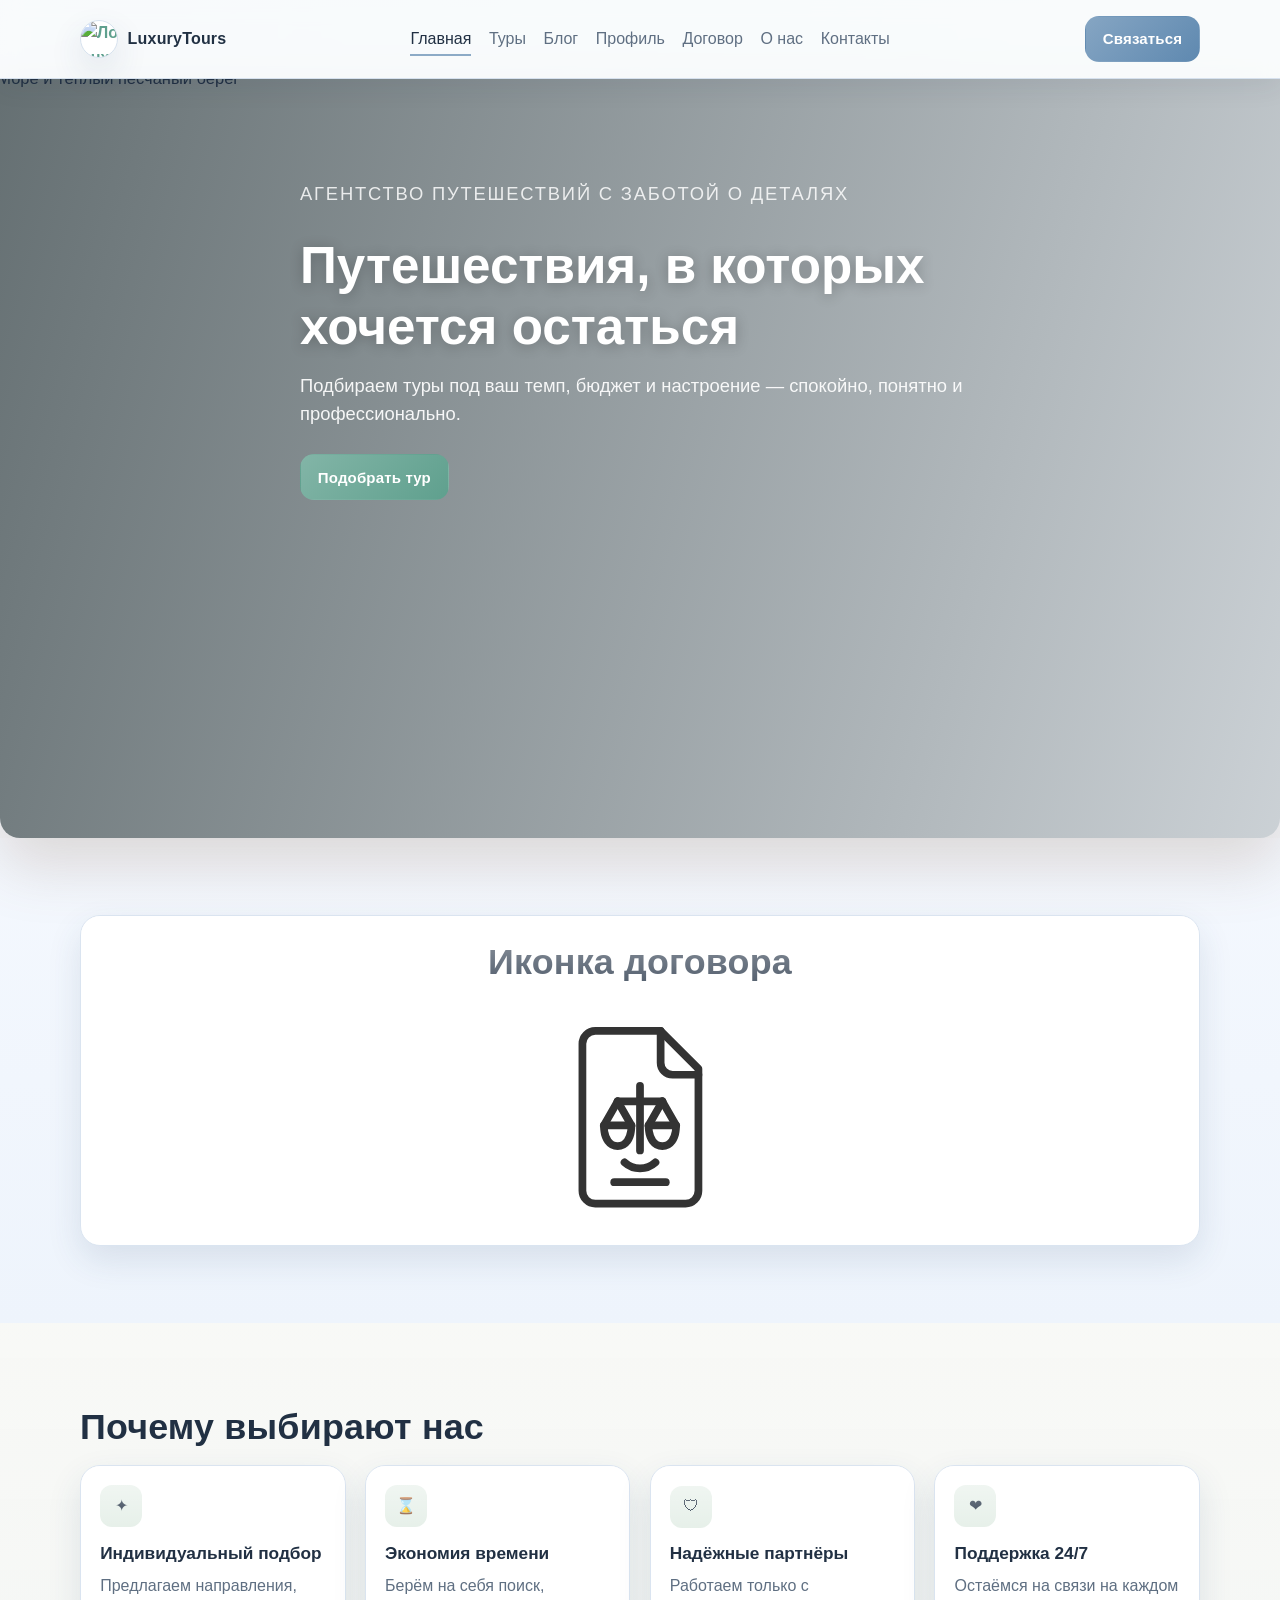
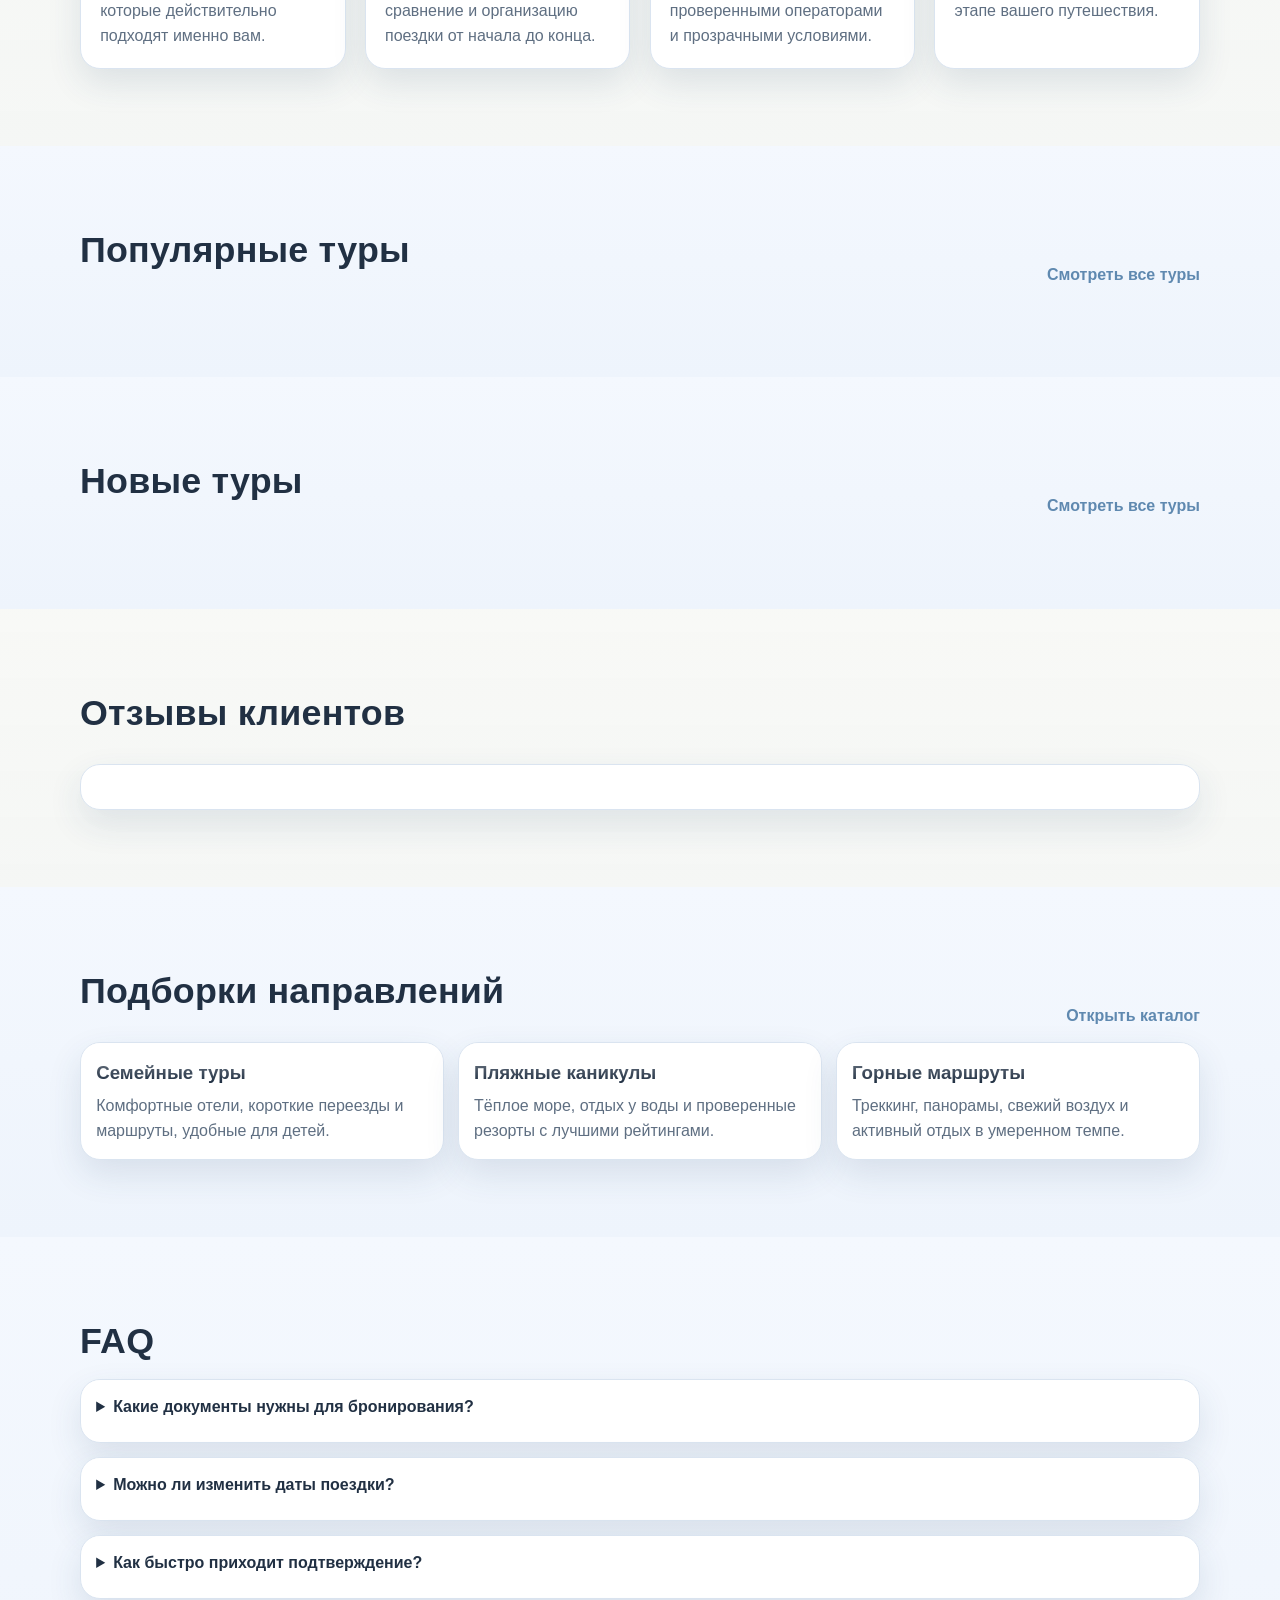
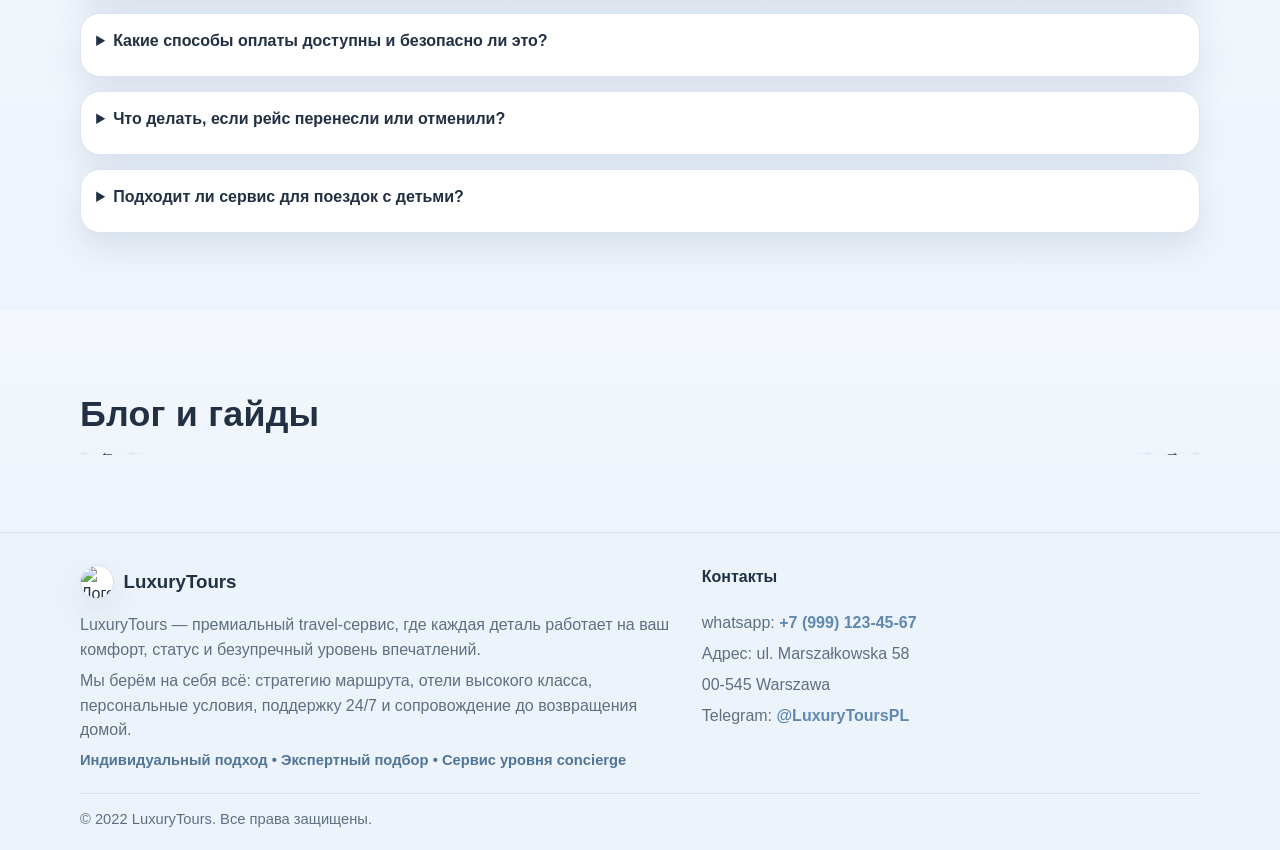
==== index.html @ 7bc37fc4 "Add files via upload" ====
<!DOCTYPE html>
<html lang="ru">
  <head>
    <meta charset="UTF-8" />
    <meta name="viewport" content="width=device-width, initial-scale=1.0" />
    <meta name="theme-color" content="#c47d5c" />
    <link rel="icon" type="image/png" href="https://i.postimg.cc/q78g2vmQ/image.png" />
    <title>LuxuryTours — Турагентство</title>
    <meta
      name="description"
      content="Турагентство LuxuryTours — подбор уютных и продуманных путешествий по миру."
    />
    <link rel="stylesheet" href="styles.css" />
  </head>
  <body id="top">
    <a class="skip-link" href="#mainContent">Перейти к основному контенту</a>
    <header class="site-header">
      <div class="container header-inner">
        <a class="logo" href="index.html" aria-label="На главную">
          <span class="logo-mark"
            ><img
              class="logo-image"
              src="https://i.postimg.cc/q78g2vmQ/image.png"
              alt="Логотип LuxuryTours"
          /></span>
          <span class="logo-text">LuxuryTours</span>
        </a>

        <nav class="main-nav" aria-label="Основная навигация">
          <a class="active" href="index.html" aria-current="page">Главная</a>
          <a href="tours.html">Туры</a>
          <a href="blog.html">Блог</a>
          <a href="profile.html">Профиль</a>
          <a href="agreement.html">Договор</a>
          <a href="#about">О нас</a>
          <a href="#contacts">Контакты</a>
        </nav>

        <div class="header-actions">
          <span id="userAuthArea"></span>
          <a class="btn btn-primary" href="#contacts">Связаться</a>
        </div>
      </div>
    </header>

    <main id="mainContent">
      <section class="hero">
        <div class="hero-overlay"></div>
        <img
          class="hero-image"
          src="https://images.unsplash.com/photo-1507525428034-b723cf961d3e?auto=format&fit=crop&w=1800&q=80"
          alt="Море и тёплый песчаный берег"
        />
        <div class="container hero-content">
          <p class="eyebrow">Агентство путешествий с заботой о деталях</p>
          <h1>Путешествия, в которых хочется остаться</h1>
          <p>
            Подбираем туры под ваш темп, бюджет и настроение — спокойно, понятно и
            профессионально.
          </p>
          <a class="btn btn-accent" href="tours.html">Подобрать тур</a>
        </div>
      </section>

      <section class="section section-muted">
        <div class="container">
          <div class="home-icon-preview card">
            <h2 class="section-title">Иконка договора</h2>
            <img
              class="home-icon-preview-image"
              src="agreement-icon.svg"
              width="256"
              height="256"
              alt="Иконка: документ и весы правосудия"
            />
          </div>
        </div>
      </section>

      <section class="section section-photo about-photo" id="about">
        <div class="container">
          <h2 class="section-title">Почему выбирают нас</h2>
          <div class="adv-grid">
            <article class="card adv-card">
              <div class="icon" aria-hidden="true">✦</div>
              <h3>Индивидуальный подбор</h3>
              <p>Предлагаем направления, которые действительно подходят именно вам.</p>
            </article>
            <article class="card adv-card">
              <div class="icon" aria-hidden="true">⌛</div>
              <h3>Экономия времени</h3>
              <p>Берём на себя поиск, сравнение и организацию поездки от начала до конца.</p>
            </article>
            <article class="card adv-card">
              <div class="icon" aria-hidden="true">🛡</div>
              <h3>Надёжные партнёры</h3>
              <p>Работаем только с проверенными операторами и прозрачными условиями.</p>
            </article>
            <article class="card adv-card">
              <div class="icon" aria-hidden="true">❤</div>
              <h3>Поддержка 24/7</h3>
              <p>Остаёмся на связи на каждом этапе вашего путешествия.</p>
            </article>
          </div>
        </div>
      </section>

      <section class="section section-muted">
        <div class="container">
          <div class="section-head-row">
            <h2 class="section-title">Популярные туры</h2>
            <a class="text-link" href="tours.html">Смотреть все туры</a>
          </div>
          <div class="tours-grid" id="homePopularToursGrid" aria-live="polite"></div>
        </div>
      </section>

      <section class="section section-muted">
        <div class="container">
          <div class="section-head-row">
            <h2 class="section-title">Новые туры</h2>
            <a class="text-link" href="tours.html">Смотреть все туры</a>
          </div>
          <div class="tours-grid" id="homeToursGrid" aria-live="polite"></div>
        </div>
      </section>

      <section class="section section-photo reviews-photo">
        <div class="container">
          <div class="section-head-row">
            <h2 class="section-title">Отзывы клиентов</h2>
          </div>

          <div class="reviews-carousel" id="reviewsCarousel" aria-live="polite">
            <div class="reviews-track" id="reviewsTrack"></div>
            <div class="reviews-dots" id="reviewsDots"></div>
          </div>
        </div>
      </section>

      <section class="section section-muted">
        <div class="container">
          <div class="section-head-row">
            <h2 class="section-title">Подборки направлений</h2>
            <a class="text-link" href="tours.html">Открыть каталог</a>
          </div>
          <div class="home-collections-grid">
            <article class="card home-collection-card">
              <h3>Семейные туры</h3>
              <p>Комфортные отели, короткие переезды и маршруты, удобные для детей.</p>
            </article>
            <article class="card home-collection-card">
              <h3>Пляжные каникулы</h3>
              <p>Тёплое море, отдых у воды и проверенные резорты с лучшими рейтингами.</p>
            </article>
            <article class="card home-collection-card">
              <h3>Горные маршруты</h3>
              <p>Треккинг, панорамы, свежий воздух и активный отдых в умеренном темпе.</p>
            </article>
          </div>
        </div>
      </section>

      <section class="section section-muted">
        <div class="container">
          <h2 class="section-title">FAQ</h2>
          <div class="home-faq-list">
            <details class="card home-faq-item">
              <summary>Какие документы нужны для бронирования?</summary>
              <p>
                Для первичного бронирования обычно нужны: загранпаспорт (или данные паспорта), контактный телефон,
                email и данные всех участников поездки. После подтверждения заявки менеджер отправляет персональный
                чек-лист по направлению: визовые документы, требования по сроку действия паспорта, страхованию и
                медицинским формам, если они обязательны. Мы проверяем комплект до оплаты, чтобы минимизировать
                риски отказа и задержек.
              </p>
            </details>
            <details class="card home-faq-item">
              <summary>Можно ли изменить даты поездки?</summary>
              <p>
                Да, изменение дат возможно, если у туроператора или отеля есть свободные места на нужные периоды.
                Стоимость может измениться в зависимости от сезона, тарифа перелёта и условий проживания. Мы заранее
                просчитываем 2–3 альтернативы по цене и формату, согласовываем с вами лучшее решение и только после
                этого подтверждаем корректировку брони. Если перенос невозможен, подскажем вариант с минимальными
                штрафами или альтернативный маршрут.
              </p>
            </details>
            <details class="card home-faq-item">
              <summary>Как быстро приходит подтверждение?</summary>
              <p>
                Первичная обратная связь обычно приходит в течение 15–60 минут в рабочее время. Полное подтверждение
                зависит от направления и партнёров: по массовым турам — как правило, в день обращения, по сложным
                маршрутам или нестандартным датам — до 24 часов. На каждом этапе мы держим вас в курсе: отправляем
                статус заявки, финальную цену, условия оплаты и документы в удобном формате (WhatsApp/Telegram/email).
              </p>
            </details>
            <details class="card home-faq-item">
              <summary>Какие способы оплаты доступны и безопасно ли это?</summary>
              <p>
                Мы используем официальные способы оплаты через партнёрские платёжные каналы и подтверждающие документы.
                Перед оплатой вы получаете детализацию: что входит в тур, итоговую стоимость, условия возврата и сроки
                подтверждения. После оплаты отправляем чек и пакет документов. По запросу разбиваем оплату на этапы,
                если это допускают условия конкретного тарифа.
              </p>
            </details>
            <details class="card home-faq-item">
              <summary>Что делать, если рейс перенесли или отменили?</summary>
              <p>
                В случае изменений рейса мы оперативно связываемся с вами и предлагаем доступные варианты:
                переоформление, перенос дат, альтернативный маршрут или возврат по правилам тарифа. Менеджер помогает
                с коммуникацией с перевозчиком и туроператором, чтобы вы не решали вопрос в одиночку. Мы остаёмся на
                связи до полного урегулирования ситуации.
              </p>
            </details>
            <details class="card home-faq-item">
              <summary>Подходит ли сервис для поездок с детьми?</summary>
              <p>
                Да, мы подбираем семейные варианты с учётом возраста детей, длительности перелёта, питания,
                инфраструктуры отеля и медицинской доступности рядом. Помогаем выбрать удобный ритм поездки, даём
                рекомендации по перелёту и списку вещей в ручную кладь, а также подсказываем, какие документы и
                согласия могут понадобиться для выезда ребёнка.
              </p>
            </details>
          </div>
        </div>
      </section>

      <section class="section section-muted">
        <div class="container">
          <h2 class="section-title">Блог и гайды</h2>
          <div class="home-blog-slider" aria-live="polite">
            <button class="btn btn-secondary home-blog-side-btn home-blog-side-btn-left" type="button" id="homeBlogPrevBtn" aria-label="Предыдущие статьи">←</button>
            <div class="home-blog-viewport" id="homeBlogSlider">
              <div class="home-blog-track" id="homeBlogTrack"></div>
            </div>
            <button class="btn btn-secondary home-blog-side-btn home-blog-side-btn-right" type="button" id="homeBlogNextBtn" aria-label="Следующие статьи">→</button>
          </div>
        </div>
      </section>
    </main>

    <footer class="site-footer" id="contacts">
      <div class="container footer-grid">
        <div>
          <div class="footer-brand-row">
            <span class="footer-brand-logo"
              ><img
                class="footer-brand-logo-image"
                src="https://i.postimg.cc/q78g2vmQ/image.png"
                alt="Логотип LuxuryTours"
            /></span>
            <h3>LuxuryTours</h3>
          </div>
          <p>
            LuxuryTours — премиальный travel-сервис, где каждая деталь работает на ваш комфорт,
            статус и безупречный уровень впечатлений.
          </p>
          <p>
            Мы берём на себя всё: стратегию маршрута, отели высокого класса, персональные условия,
            поддержку 24/7 и сопровождение до возвращения домой.
          </p>
          <p class="footer-brand-highlights">Индивидуальный подход • Экспертный подбор • Сервис уровня concierge</p>
        </div>
        <div>
          <h4>Контакты</h4>
          <p>
            whatsapp:
            <a href="https://wa.me/79991234567" target="_blank" rel="noopener noreferrer"
              >+7 (999) 123-45-67</a>
          </p>
          <p>Адрес: ul. Marszałkowska 58</p>
          <p>00-545 Warszawa</p>
          <p>
            Telegram:
            <a href="https://t.me/LuxuryToursPL" target="_blank" rel="noopener noreferrer"
              >@LuxuryToursPL</a
            >
          </p>
        </div>
      </div>
      <div class="container footer-copy">© 2022 LuxuryTours. Все права защищены.</div>
    </footer>

    <script src="js/consent-modal.js"></script>
    <script src="js/auth-db.js"></script>
    <script src="js/auth-ui.js"></script>
    <script src="js/tours-data.js"></script>
    <script src="js/presence.js"></script>
    <script src="js/blog-data.js"></script>
    <script src="js/home.js"></script>
    <script src="js/reviews-data.js"></script>
    <script src="js/reviews.js"></script>
  </body>
</html>
---- styles.css ----
:root {
  --bg: #f2f6fb;
  --surface: #ffffff;
  --surface-strong: #edf3fa;
  --text: #213043;
  --muted: #5f6f82;
  --border: #d6e1ee;
  --primary: #5f89b0;
  --accent: #5fa08e;
  --shadow: 0 14px 34px rgba(38, 72, 110, 0.12);
  --warm: #dbe7f6;
  --radius: 20px;
  --radius-sm: 14px;
  --header-height: 78px;
  --ring: 0 0 0 3px rgba(95, 137, 176, 0.25);
}

* {
  box-sizing: border-box;
}

html {
  scroll-behavior: smooth;
  background:
    radial-gradient(circle at 8% 0%, rgba(95, 137, 176, 0.17) 0%, transparent 45%),
    radial-gradient(circle at 92% 8%, rgba(95, 160, 142, 0.15) 0%, transparent 43%),
    linear-gradient(180deg, #f8fbff, #eff4fb);
}

body {
  margin: 0;
  min-height: 100vh;
  font-family: "Segoe UI", "Inter", "Helvetica Neue", Arial, sans-serif;
  color: var(--text);
  background: var(--bg);
  line-height: 1.55;
  text-rendering: optimizeLegibility;
  -webkit-font-smoothing: antialiased;
  overflow-x: clip;
}

.skip-link {
  position: absolute;
  left: -9999px;
  top: 0;
  background: var(--primary);
  color: #fff;
  padding: 0.55rem 0.9rem;
  border-radius: 8px;
  z-index: 999;
}

.skip-link:focus {
  left: 0.75rem;
  top: 0.75rem;
}

a {
  color: inherit;
  text-decoration: none;
}

img {
  max-width: 100%;
  display: block;
}

.container {
  width: min(1120px, 92%);
  margin: 0 auto;
}

.site-header {
  position: fixed;
  top: 0;
  left: 0;
  right: 0;
  z-index: 30;
  background: rgba(255, 255, 255, 0.82);
  backdrop-filter: blur(10px);
  border-bottom: 1px solid var(--border);
  box-shadow: 0 8px 24px rgba(33, 48, 67, 0.08);
}

.header-inner {
  min-height: var(--header-height);
  display: flex;
  align-items: center;
  justify-content: space-between;
  gap: 1rem;
}

.header-actions {
  display: inline-flex;
  align-items: center;
  gap: 0.7rem;
  flex-wrap: wrap;
  justify-content: flex-end;
}

.logo {
  display: inline-flex;
  align-items: center;
  gap: 0.6rem;
  font-weight: 700;
  transition: transform 0.2s ease;
}

.logo:hover {
  transform: translateY(-1px);
}

.logo-mark {
  width: 38px;
  height: 38px;
  border-radius: 50%;
  background: var(--surface);
  border: 1px solid var(--border);
  display: grid;
  place-items: center;
  color: var(--accent);
  box-shadow: var(--shadow);
  overflow: hidden;
}

.logo-image {
  width: 100%;
  height: 100%;
  object-fit: cover;
}

.logo-text {
  letter-spacing: 0.2px;
}

.main-nav {
  display: flex;
  align-items: center;
  gap: 1.1rem;
}

.main-nav a {
  color: var(--muted);
  font-weight: 500;
  transition: color 0.2s ease;
  position: relative;
  white-space: nowrap;
}

.main-nav a::after {
  content: "";
  position: absolute;
  left: 0;
  bottom: -0.28rem;
  width: 100%;
  height: 2px;
  transform: scaleX(0);
  transform-origin: left;
  background: color-mix(in srgb, var(--primary) 72%, white);
  transition: transform 0.24s ease;
}

.main-nav a:hover,
.main-nav a.active {
  color: var(--text);
}

.main-nav a:hover::after,
.main-nav a.active::after {
  transform: scaleX(1);
}

#userAuthArea {
  display: inline-flex;
  align-items: center;
  gap: 0.5rem;
  position: relative;
}

.auth-inline-link {
  color: var(--muted);
  font-weight: 500;
}

.auth-user {
  color: var(--text);
  font-weight: 600;
}

.auth-logout {
  padding: 0.45rem 0.85rem;
}

.profile-menu {
  position: relative;
}

.profile-trigger,
.profile-trigger-link {
  border: 1px solid var(--border);
  background: var(--surface);
  color: var(--text);
  border-radius: 999px;
  min-height: 42px;
  padding: 0.36rem 0.65rem 0.36rem 0.42rem;
  display: inline-flex;
  align-items: center;
  gap: 0.52rem;
  font: inherit;
  font-weight: 600;
  cursor: pointer;
  box-shadow: var(--shadow);
}

.profile-trigger:hover,
.profile-trigger-link:hover {
  transform: translateY(-1px);
}

.profile-avatar {
  width: 30px;
  height: 30px;
  border-radius: 50%;
  background: linear-gradient(135deg, #89a8c1, #8bab8d);
  color: #fff;
  font-size: 0.82rem;
  display: grid;
  place-items: center;
  letter-spacing: 0.3px;
}

.profile-dropdown {
  position: absolute;
  right: 0;
  top: calc(100% + 0.45rem);
  min-width: 250px;
  max-width: min(340px, 92vw);
  border: 1px solid var(--border);
  border-radius: 16px;
  background: var(--surface);
  box-shadow: 0 20px 36px rgba(126, 90, 66, 0.22);
  padding: 0.55rem;
  display: grid;
  gap: 0.25rem;
  z-index: 50;
  transform: translateY(6px);
  opacity: 0;
  visibility: hidden;
  pointer-events: none;
  transform-origin: top right;
  transition: opacity 0.2s ease, transform 0.2s ease, visibility 0s linear 0.2s;
}

.profile-menu.is-open .profile-dropdown {
  transform: translateY(0);
  opacity: 1;
  visibility: visible;
  pointer-events: auto;
  transition-delay: 0s;
}

.profile-dropdown-link {
  width: 100%;
  border: 0;
  background: transparent;
  color: var(--text);
  text-align: left;
  border-radius: 12px;
  padding: 0.7rem 0.8rem;
  font: inherit;
  font-weight: 500;
  cursor: pointer;
}

.profile-dropdown-link:hover {
  background: #ebf1f2;
}

.btn {
  border: 1px solid transparent;
  border-radius: 14px;
  min-height: 42px;
  padding: 0.65rem 1.05rem;
  font-weight: 600;
  font-size: 0.94rem;
  letter-spacing: 0.01em;
  cursor: pointer;
  transition: transform 0.25s ease, box-shadow 0.25s ease, background-color 0.25s ease, opacity 0.2s ease, filter 0.2s ease;
  display: inline-flex;
  align-items: center;
  justify-content: center;
}

.btn:hover {
  transform: translateY(-1px);
  box-shadow: var(--shadow);
  filter: saturate(1.02);
}

.btn:active {
  transform: translateY(-1px) scale(0.99);
}

a:focus-visible,
button:focus-visible,
input:focus-visible,
textarea:focus-visible {
  outline: 2px solid #dab095;
  outline-offset: 2px;
}

.btn-primary {
  background: linear-gradient(135deg, color-mix(in srgb, var(--primary) 76%, white), var(--primary));
  color: #fff;
}

.btn-accent {
  background: linear-gradient(135deg, color-mix(in srgb, var(--accent) 78%, white), var(--accent));
  color: #fff;
}

.btn-secondary {
  background: color-mix(in srgb, var(--surface-strong) 90%, white);
  border-color: color-mix(in srgb, var(--border) 88%, white);
  color: var(--text);
}

.hero {
  position: relative;
  min-height: min(88vh, 760px);
  margin-top: var(--header-height);
  border-bottom-left-radius: var(--radius);
  border-bottom-right-radius: var(--radius);
  overflow: hidden;
  box-shadow: 0 28px 60px rgba(126, 90, 66, 0.2);
}

.hero-image {
  position: absolute;
  inset: 0;
  width: 100%;
  height: 100%;
  object-fit: cover;
  transform: scale(1.03);
  animation: slow-zoom 14s ease-in-out infinite alternate;
}

.hero-overlay {
  position: absolute;
  inset: 0;
  background: linear-gradient(105deg, rgba(47, 60, 62, 0.72), rgba(47, 60, 62, 0.2));
}

.hero-content {
  position: relative;
  z-index: 2;
  color: #fff;
  max-width: 680px;
  padding: clamp(5rem, 8vw, 8rem) 0 4rem;
  animation: fade-up 0.7s ease both;
}

.eyebrow {
  text-transform: uppercase;
  letter-spacing: 1.8px;
  font-size: 0.8rem;
  opacity: 0.9;
}

.hero h1 {
  margin: 0.4rem 0 0.9rem;
  line-height: 1.2;
  font-size: clamp(1.9rem, 4vw, 3.2rem);
  text-shadow: 0 2px 14px rgba(0, 0, 0, 0.24);
}

.hero p {
  margin: 0 0 1.6rem;
  font-size: clamp(1rem, 2vw, 1.15rem);
  color: rgba(255, 255, 255, 0.92);
}

.section {
  padding: clamp(3rem, 6vw, 5rem) 0;
}

.section-photo {
  position: relative;
  overflow: hidden;
  isolation: isolate;
}

.section-photo::before {
  content: "";
  position: absolute;
  inset: 0;
  background-size: cover;
  background-position: center;
  filter: saturate(0.9) contrast(0.95) brightness(0.96);
  z-index: -2;
}

.section-photo::after {
  content: "";
  position: absolute;
  inset: 0;
  background: linear-gradient(180deg, rgba(248, 249, 245, 0.88), rgba(245, 247, 244, 0.9));
  z-index: -1;
}

.section-photo > .container {
  position: relative;
}

.about-photo::before {
  background-image: url("https://images.unsplash.com/photo-1500835556837-99ac94a94552?auto=format&fit=crop&w=1800&q=80");
}

.reviews-photo::before {
  background-image: url("https://images.unsplash.com/photo-1469474968028-56623f02e42e?auto=format&fit=crop&w=1800&q=80");
}

.catalog-photo::before {
  background-image: url("https://images.unsplash.com/photo-1472396961693-142e6e269027?auto=format&fit=crop&w=1800&q=80");
}

.section-muted {
  background: linear-gradient(180deg, #f4f8fe, #eef4fc);
}

.page-main {
  padding-top: calc(var(--header-height) + 1.2rem);
}

.section-title {
  margin: 0 0 0.6rem;
  font-size: clamp(1.55rem, 2.8vw, 2.3rem);
  letter-spacing: 0.2px;
}

.section-subtitle {
  margin: 0 0 1.6rem;
  color: var(--muted);
}

.section-head-row {
  display: flex;
  align-items: end;
  justify-content: space-between;
  gap: 1rem;
  margin-bottom: 0.8rem;
}

.text-link {
  color: var(--primary);
  font-weight: 600;
}

.adv-grid,
.tours-grid {
  display: grid;
  grid-template-columns: repeat(12, minmax(0, 1fr));
  gap: 1.2rem;
}

.card {
  background: var(--surface);
  border: 1px solid color-mix(in srgb, var(--border) 90%, white);
  border-radius: var(--radius);
  box-shadow: var(--shadow);
  animation: fade-up 0.5s ease both;
  position: relative;
  overflow: hidden;
}

.card::before {
  content: "";
  position: absolute;
  inset: 0;
  pointer-events: none;
  background: linear-gradient(180deg, rgba(255, 255, 255, 0.58), transparent 34%);
}

.adv-card {
  grid-column: span 3;
  padding: 1.2rem;
  transition: transform 0.22s ease, box-shadow 0.22s ease;
}

.adv-card:hover {
  transform: translateY(-4px);
  box-shadow: 0 16px 28px rgba(126, 90, 66, 0.16);
}

.icon {
  width: 42px;
  height: 42px;
  border-radius: 12px;
  background: #e5efe8;
  display: grid;
  place-items: center;
  margin-bottom: 0.8rem;
}

.adv-card h3 {
  margin: 0 0 0.5rem;
  font-size: 1.08rem;
}

.adv-card p {
  margin: 0;
  color: var(--muted);
}

.tour-card {
  grid-column: span 4;
  display: flex;
  flex-direction: column;
  overflow: hidden;
  border-radius: 22px;
  transition: transform 0.24s ease, box-shadow 0.24s ease, border-color 0.24s ease;
}

.tour-card:hover {
  transform: translateY(-5px);
  border-color: color-mix(in srgb, var(--primary) 35%, white);
  box-shadow: 0 18px 36px rgba(38, 72, 110, 0.18);
}

.tour-media-wrap {
  position: relative;
}

.tour-card img {
  width: 100%;
  aspect-ratio: 16 / 9;
  object-fit: cover;
  transition: transform 0.35s ease;
}

.tour-rating-badge {
  position: absolute;
  left: 0.75rem;
  top: 0.75rem;
  display: inline-flex;
  align-items: center;
  gap: 0.3rem;
  min-height: 34px;
  padding: 0.28rem 0.68rem;
  border-radius: 999px;
  border: 1px solid color-mix(in srgb, var(--border) 82%, white);
  background: rgba(255, 255, 255, 0.92);
  color: var(--text);
  font-size: 1.02rem;
  font-weight: 700;
  z-index: 2;
}

.tour-card:hover img {
  transform: scale(1.05);
}

.tour-content {
  padding: 1rem 0.95rem 0.9rem;
  display: flex;
  flex-direction: column;
  height: 100%;
}

.tour-title {
  margin: 0 0 0.5rem;
  font-size: 2rem;
  line-height: 1.28;
  letter-spacing: 0.01em;
}

.tour-duration {
  margin: 0 0 0.45rem;
  color: color-mix(in srgb, var(--primary) 72%, #6f7d8f);
  font-weight: 500;
}

.tour-description {
  margin: 0 0 1rem;
  color: var(--muted);
  line-height: 1.45;
  white-space: normal;
  line-clamp: 2;
  display: -webkit-box;
  -webkit-line-clamp: 2;
  -webkit-box-orient: vertical;
  overflow: hidden;
}

.tour-card-footer {
  display: flex;
  justify-content: space-between;
  align-items: end;
  gap: 0.75rem;
  margin-top: auto;
}

.tour-price-wrap {
  display: grid;
  gap: 0.1rem;
}

.tour-price-label {
  color: var(--muted);
  font-size: 0.92rem;
  text-transform: uppercase;
  letter-spacing: 0.04em;
}

.tour-price-value {
  color: var(--text);
  font-size: 2.65rem;
  font-weight: 700;
  line-height: 1;
}

.tour-action {
  min-width: 144px;
  border-radius: 16px;
  padding-inline: 1.05rem;
  background: #0d1730;
  border-color: #0d1730;
  box-shadow: 0 10px 20px rgba(13, 23, 48, 0.25);
}

.tour-slots {
  margin: 0.75rem 0 0;
  color: var(--muted);
  font-size: 0.92rem;
}

.tour-actions {
  display: flex;
  flex-wrap: wrap;
  gap: 0.45rem;
  margin-top: 0.75rem;
}

.tour-actions .btn,
.tour-action {
  min-height: 40px;
}

.tour-actions .btn {
  border-radius: 10px;
  font-size: 0.84rem;
  min-height: 34px;
  padding: 0.35rem 0.62rem;
}

.tour-actions .js-compare-btn,
.tour-actions .tour-fav-btn {
  background: color-mix(in srgb, var(--surface-strong) 92%, white);
  color: var(--muted);
  border: 1px solid color-mix(in srgb, var(--border) 88%, white);
}

.tour-content .tour-actions {
  display: none;
}

.catalog-controls {
  margin-bottom: 1rem;
  padding: 0.95rem;
  display: grid;
  grid-template-columns: 1.5fr repeat(4, minmax(0, 1fr));
  gap: 0.65rem;
}

.ai-concierge {
  margin-bottom: 1rem;
  padding: 0.9rem;
}

.ai-concierge h2 {
  margin: 0 0 0.35rem;
  font-size: 1.05rem;
}

.ai-concierge p {
  margin: 0;
  color: var(--muted);
}

.ai-concierge-controls {
  margin-top: 0.65rem;
  display: grid;
  grid-template-columns: 1fr auto;
  gap: 0.55rem;
}

.ai-concierge-controls input {
  width: 100%;
  border: 1px solid var(--border);
  border-radius: var(--radius-sm);
  background: #fff;
  padding: 0.62rem 0.75rem;
  font: inherit;
  color: var(--text);
}

.ai-concierge-controls input:focus {
  outline: none;
  border-color: color-mix(in srgb, var(--accent) 60%, white);
  box-shadow: var(--ring);
}

.catalog-controls input,
.catalog-controls select {
  width: 100%;
  border: 1px solid var(--border);
  border-radius: var(--radius-sm);
  background: color-mix(in srgb, var(--surface) 96%, white);
  padding: 0.62rem 0.75rem;
  font: inherit;
  color: var(--text);
}

.catalog-controls input:focus,
.catalog-controls select:focus {
  outline: none;
  border-color: color-mix(in srgb, var(--accent) 60%, white);
  box-shadow: var(--ring);
}

.catalog-compare {
  margin-bottom: 1rem;
  padding: 0.85rem;
}

.catalog-compare-grid {
  display: grid;
  grid-template-columns: repeat(2, minmax(0, 1fr));
  gap: 0.65rem;
  margin-bottom: 0.7rem;
}

.catalog-compare-item {
  border: 1px solid color-mix(in srgb, var(--border) 88%, white);
  border-radius: 12px;
  background: color-mix(in srgb, var(--surface) 96%, white);
  padding: 0.75rem;
}

.catalog-compare-item h3 {
  margin: 0 0 0.45rem;
}

.catalog-compare-item p {
  margin: 0.2rem 0;
  color: var(--muted);
}

.js-compare-btn {
  display: none;
}

.catalog-photo .js-compare-btn {
  display: inline-flex;
}

.tour-fav-btn {
  width: 100%;
}

.tour-fav-btn.is-active {
  background: color-mix(in srgb, var(--primary) 22%, #fff);
  border: 1px solid color-mix(in srgb, var(--primary) 34%, #fff);
}

.reviews-carousel {
  border: 1px solid color-mix(in srgb, var(--border) 90%, white);
  border-radius: 20px;
  background: var(--surface);
  box-shadow: var(--shadow);
  padding: 1.15rem;
  overflow: hidden;
}

.reviews-track {
  display: flex;
  transition: transform 0.45s ease;
}

.review-slide {
  min-width: 100%;
  padding: 1.1rem;
}

.review-stars {
  margin: 0 0 0.45rem;
  color: #7b9db7;
  font-weight: 700;
  letter-spacing: 0.3px;
}

.review-text {
  margin: 0 0 0.75rem;
  color: var(--text);
}

.review-name {
  margin: 0;
  color: var(--muted);
  font-weight: 600;
}

.reviews-dots {
  margin-top: 0.5rem;
  display: flex;
  justify-content: center;
  gap: 0.42rem;
}

.review-dot {
  width: 10px;
  height: 10px;
  border-radius: 50%;
  border: 0;
  background: #cad7d8;
  cursor: pointer;
  transition: transform 0.2s ease, background-color 0.2s ease;
}

.review-dot.is-active {
  transform: scale(1.15);
  background: var(--primary);
}

.back-link {
  display: inline-block;
  margin-bottom: 1rem;
}

.detail-card {
  overflow: hidden;
}

.detail-main-media {
  position: relative;
}

.detail-image {
  width: 100%;
  max-height: 500px;
  object-fit: cover;
  cursor: zoom-in;
}

.detail-inline-nav {
  position: absolute;
  top: 50%;
  transform: translateY(-50%);
  width: 46px;
  height: 46px;
  border: 1px solid rgba(255, 255, 255, 0.5);
  border-radius: 999px;
  background: linear-gradient(180deg, rgba(255, 255, 255, 0.28), rgba(255, 255, 255, 0.1));
  color: #fff;
  display: inline-flex;
  align-items: center;
  justify-content: center;
  cursor: pointer;
  backdrop-filter: blur(4px);
  box-shadow: 0 10px 20px rgba(8, 15, 24, 0.32);
  transition: transform 0.2s ease, filter 0.2s ease, background 0.2s ease;
}

.detail-inline-nav:hover {
  transform: translateY(-50%) scale(1.06);
  background: linear-gradient(180deg, rgba(255, 255, 255, 0.38), rgba(255, 255, 255, 0.16));
  filter: brightness(1.05);
}

.detail-inline-nav:active {
  transform: translateY(-50%) scale(0.98);
}

.detail-inline-nav.prev {
  left: 0.8rem;
}

.detail-inline-nav.next {
  right: 0.8rem;
}

.detail-nav-icon,
.detail-lightbox-nav-icon {
  width: 11px;
  height: 11px;
  border-top: 2.5px solid #fff;
  border-right: 2.5px solid #fff;
  display: block;
  filter: drop-shadow(0 0 0.35px rgba(0, 0, 0, 0.95));
}

.detail-inline-nav.prev .detail-nav-icon,
.detail-lightbox-nav.prev .detail-lightbox-nav-icon {
  transform: rotate(-135deg);
  margin-left: 4px;
}

.detail-inline-nav.next .detail-nav-icon,
.detail-lightbox-nav.next .detail-lightbox-nav-icon {
  transform: rotate(45deg);
  margin-right: 4px;
}

.detail-gallery {
  padding: 0.65rem 0.9rem 0;
  display: grid;
  grid-template-columns: repeat(auto-fill, minmax(90px, 1fr));
  gap: 0.45rem;
}

.detail-thumb-btn {
  border: 1px solid var(--border);
  border-radius: 10px;
  padding: 0;
  overflow: hidden;
  background: #fff;
  cursor: pointer;
  transition: transform 0.2s ease, border-color 0.2s ease;
}

.detail-thumb-btn:hover {
  transform: translateY(-1px);
}

.detail-thumb-btn.is-active {
  border-color: color-mix(in srgb, var(--primary) 48%, #fff);
}

.detail-thumb-btn img {
  width: 100%;
  height: 72px;
  object-fit: cover;
}

.detail-lightbox {
  position: fixed;
  inset: 0;
  z-index: 120;
  background: rgba(8, 14, 18, 0.88);
  display: grid;
  grid-template-columns: 56px minmax(0, 1fr) 56px;
  align-items: center;
  gap: 0.7rem;
  padding: 1rem;
}

.detail-lightbox.is-hidden {
  display: none;
}

.detail-lightbox-image {
  width: 100%;
  max-width: min(1200px, 92vw);
  max-height: 88vh;
  object-fit: contain;
  margin: 0 auto;
  border-radius: 12px;
}

.detail-lightbox-close {
  position: absolute;
  top: 1rem;
  right: 1rem;
  width: 42px;
  height: 42px;
  border: 1px solid rgba(255, 255, 255, 0.28);
  border-radius: 999px;
  background: rgba(255, 255, 255, 0.12);
  color: #fff;
  font-size: 1.2rem;
  cursor: pointer;
}

.detail-lightbox-nav {
  width: 58px;
  height: 58px;
  border: 1px solid rgba(255, 255, 255, 0.36);
  border-radius: 999px;
  background: linear-gradient(180deg, rgba(255, 255, 255, 0.2), rgba(255, 255, 255, 0.1));
  color: #fff;
  font-size: 1.8rem;
  cursor: pointer;
  backdrop-filter: blur(4px);
  transition: transform 0.2s ease, background 0.2s ease;
}

.detail-lightbox-nav:hover {
  transform: scale(1.05);
  background: linear-gradient(180deg, rgba(255, 255, 255, 0.28), rgba(255, 255, 255, 0.14));
}

.detail-lightbox-nav.prev {
  justify-self: start;
}

.detail-lightbox-nav.next {
  justify-self: end;
}

.detail-content {
  padding: 1.2rem;
}

.detail-meta {
  margin: 0 0 1.2rem;
}

.detail-meta p {
  margin: 0.35rem 0;
  color: var(--muted);
}

.detail-actions {
  display: flex;
  gap: 0.6rem;
  flex-wrap: wrap;
}

.detail-booking-wrap {
  margin-top: 1rem;
  padding: 1rem;
}

.detail-booking-wrap h2 {
  margin: 0 0 0.8rem;
}

.detail-booking-form {
  display: grid;
  gap: 0.5rem;
}

.detail-booking-form input,
.detail-booking-form select,
.detail-booking-form textarea {
  width: 100%;
  border: 1px solid var(--border);
  border-radius: var(--radius-sm);
  background: #fff;
  padding: 0.62rem 0.75rem;
  font: inherit;
  color: var(--text);
}

.detail-booking-form input:focus,
.detail-booking-form select:focus,
.detail-booking-form textarea:focus {
  outline: none;
  border-color: color-mix(in srgb, var(--accent) 60%, white);
  box-shadow: var(--ring);
}

.detail-booking-grid {
  display: grid;
  grid-template-columns: repeat(2, minmax(0, 1fr));
  gap: 0.55rem;
}

.detail-booking-grid label {
  display: block;
  margin-bottom: 0.25rem;
}

.detail-booking-extras {
  border: 1px solid var(--border);
  border-radius: 12px;
  padding: 0.6rem 0.75rem;
  display: grid;
  gap: 0.35rem;
}

.detail-booking-extras legend {
  padding: 0 0.25rem;
  color: var(--muted);
}

.detail-booking-extras label {
  display: inline-flex;
  align-items: center;
  gap: 0.4rem;
}

.detail-related-wrap {
  margin-top: 1rem;
}

.detail-price-tools {
  margin: 0.9rem 0;
  display: grid;
  gap: 0.45rem;
}

.detail-price-tools select {
  width: 100%;
  border: 1px solid var(--border);
  border-radius: var(--radius-sm);
  background: #fff;
  padding: 0.62rem 0.75rem;
  font: inherit;
  color: var(--text);
}

.detail-price-tools select:focus {
  outline: none;
  border-color: color-mix(in srgb, var(--accent) 60%, white);
  box-shadow: var(--ring);
}

.login-main {
  padding-top: calc(var(--header-height) + 0.45rem);
  min-height: calc(100vh - var(--header-height) - 0.45rem);
  background: transparent;
  display: flex;
  align-items: center;
}

.login-main .section {
  width: 100%;
  padding: 0.35rem 0 0.7rem;
}

.login-wrap {
  max-width: 980px;
}

.auth-shell {
  display: grid;
  grid-template-columns: minmax(0, 1fr) minmax(0, 1.1fr);
  max-height: calc(100vh - var(--header-height) - 28px);
  border-radius: 16px;
  overflow: hidden;
  border: 1px solid var(--border);
  background: var(--surface);
  box-shadow: 0 14px 32px rgba(92, 115, 119, 0.18);
}

.auth-side,
.auth-main,
.auth-side-content {
  transition: transform 0.38s ease, opacity 0.32s ease;
}

.auth-shell.auth-animating .auth-side {
  opacity: 0.88;
  transform: translateX(14px);
}

.auth-shell.auth-animating .auth-main {
  opacity: 0.9;
  transform: translateX(-14px);
}

.auth-shell.auth-animating .auth-side-content {
  transform: translateY(6px);
}

.auth-shell.is-login .auth-side {
  order: 2;
}

.auth-shell.is-login .auth-main {
  order: 1;
}

.auth-side {
  background: linear-gradient(140deg, color-mix(in srgb, var(--primary) 88%, #fff), var(--accent));
  color: #fff;
  display: grid;
  place-items: center;
  text-align: center;
  padding: 1.05rem;
}

.auth-side-content {
  width: min(320px, 100%);
  display: grid;
  gap: 0.65rem;
}

.auth-side h2 {
  margin: 0;
  font-size: clamp(1.7rem, 1.3rem + 0.9vw, 2.15rem);
  font-weight: 800;
}

.auth-side p {
  margin: 0;
  color: rgba(255, 255, 255, 0.92);
  line-height: 1.45;
}

.auth-side-btn {
  width: min(190px, 100%);
  margin: 0 auto;
  min-height: 40px;
  border-radius: 999px;
  border: 1px solid rgba(255, 255, 255, 0.78);
  background: rgba(255, 255, 255, 0.08);
  color: #fff;
  font: inherit;
  font-weight: 700;
  letter-spacing: 0.4px;
  cursor: pointer;
  transition: transform 0.2s ease, background 0.2s ease;
}

.auth-side-btn:hover {
  transform: translateY(-1px);
  background: rgba(255, 255, 255, 0.18);
}

.login-card {
  padding: 1rem;
  border: 0;
  border-radius: 0;
  box-shadow: none;
  background: #fff;
}

.auth-main {
  display: grid;
  gap: 0.35rem;
}

.auth-social {
  display: flex;
  justify-content: center;
  gap: 0.5rem;
}

.auth-social button {
  width: 30px;
  height: 30px;
  border: 1px solid var(--border);
  border-radius: 999px;
  background: var(--surface);
  color: var(--muted);
  font: inherit;
  font-size: 0.86rem;
  cursor: pointer;
}

.auth-social button:hover {
  border-color: color-mix(in srgb, var(--primary) 45%, var(--border));
  color: var(--primary);
}

.auth-social-note {
  margin: -0.08rem 0 0.2rem;
  text-align: center;
  color: var(--muted);
  font-size: 0.9rem;
}

.auth-switch {
  display: flex;
  gap: 0.5rem;
  margin-bottom: 0.6rem;
  padding: 0.25rem;
  border-radius: 14px;
  background: color-mix(in srgb, var(--primary) 10%, #fff);
}

.auth-tab {
  flex: 1;
  min-height: 42px;
  border-radius: 11px;
  font-weight: 600;
}

.auth-tab.active {
  background: linear-gradient(135deg, #7ea587, #739a7b);
  color: #fff;
}

.auth-hidden {
  display: none;
}

.auth-form {
  display: grid;
  gap: 0.08rem;
  opacity: 1;
  transform: translateY(0);
  transition: opacity 0.22s ease, transform 0.22s ease;
}

.auth-form.auth-hidden {
  display: none;
}

.auth-form.is-entering {
  opacity: 0;
  transform: translateY(10px);
}

.auth-form.is-leaving {
  opacity: 0;
  transform: translateY(-10px);
}

.login-card label {
  display: block;
  margin-top: 0.42rem;
  margin-bottom: 0.22rem;
  font-weight: 600;
  font-size: 0.92rem;
}

.login-card .section-title {
  margin-top: 0;
  margin-bottom: 0.1rem;
  font-size: 1.55rem;
  font-weight: 800;
  text-align: center;
}

.login-card .section-subtitle {
  margin: 0 0 0.35rem;
  text-align: center;
  font-size: 0.92rem;
}

.login-card input {
  width: 100%;
  border: 1px solid var(--border);
  border-radius: var(--radius-sm);
  background: #fff;
  padding: 0.56rem 0.72rem;
  font: inherit;
  color: var(--text);
  margin-bottom: 0.2rem;
  transition: border-color 0.2s ease, box-shadow 0.2s ease;
}

.login-card input:focus {
  outline: none;
  border-color: color-mix(in srgb, var(--accent) 60%, white);
  box-shadow: var(--ring);
}

.login-card .btn {
  width: 100%;
  margin-top: 0.72rem;
  min-height: 40px;
  border-radius: 999px;
}

.login-card .form-hint {
  min-height: 1.2rem;
  text-align: center;
}

.auth-admin-link {
  margin-top: 0.1rem;
  text-align: center;
}

.auth-note {
  margin: 0.4rem 0 0;
  color: var(--muted);
}

.profile-card {
  display: grid;
  gap: 0.85rem;
  padding: 1.3rem;
}

.profile-main {
  min-height: 78vh;
}

.profile-wrap {
  width: min(1120px, 92%);
}

.profile-info-grid {
  display: grid;
  grid-template-columns: repeat(3, minmax(0, 1fr));
  gap: 0.8rem;
}

.profile-info-item {
  border: 1px solid var(--border);
  border-radius: 14px;
  background: var(--surface-strong);
  padding: 0.8rem 0.9rem;
}

.profile-info-item h3 {
  margin: 0 0 0.35rem;
  font-size: 0.94rem;
  color: var(--muted);
  font-weight: 600;
}

.profile-info-item p {
  margin: 0;
  font-weight: 600;
  color: var(--text);
}

.profile-password-row {
  display: flex;
  align-items: center;
  gap: 0.5rem;
}

.profile-password-row input {
  width: 100%;
  border: 1px solid var(--border);
  border-radius: 10px;
  background: #fff;
  color: var(--text);
  padding: 0.5rem 0.65rem;
  font: inherit;
}

.password-toggle {
  width: 40px;
  height: 40px;
  border-radius: 10px;
  border: 1px solid var(--border);
  background: #fff;
  cursor: pointer;
  font-size: 1rem;
  transition: transform 0.2s ease, box-shadow 0.2s ease;
}

.password-toggle:hover {
  transform: translateY(-1px);
  box-shadow: var(--shadow);
}

.profile-actions {
  display: flex;
  flex-wrap: wrap;
  gap: 0.6rem;
}

.profile-tour-cta {
  width: 100%;
  display: flex;
  align-items: center;
  justify-content: space-between;
  gap: 1rem;
  border: 1px solid color-mix(in srgb, var(--primary) 24%, white);
  border-radius: 16px;
  padding: 0.95rem 1rem;
  background: linear-gradient(135deg, #edf3f6, #eef4ef);
  box-shadow: 0 12px 24px rgba(126, 90, 66, 0.12);
  transition: transform 0.22s ease, box-shadow 0.22s ease, filter 0.22s ease;
}

.profile-tour-cta:hover {
  transform: translateY(-2px);
  box-shadow: 0 16px 30px rgba(126, 90, 66, 0.18);
  filter: saturate(1.04);
}

.profile-tour-cta-text {
  display: grid;
  gap: 0.2rem;
}

.profile-tour-cta-text strong {
  color: var(--text);
  font-size: 1.03rem;
}

.profile-tour-cta-text span {
  color: var(--muted);
  font-size: 0.94rem;
}

.profile-tour-cta-arrow {
  width: 34px;
  height: 34px;
  border-radius: 50%;
  display: grid;
  place-items: center;
  background: #fff;
  color: var(--primary);
  font-size: 1.06rem;
  box-shadow: 0 8px 16px rgba(126, 90, 66, 0.14);
}

.profile-favorites-wrap {
  margin-top: 1rem;
  padding-top: 0.8rem;
  border-top: 1px solid var(--border);
}

.profile-favorites-wrap h2 {
  margin: 0 0 0.8rem;
  font-size: 1.18rem;
}

.profile-bookings-list {
  display: grid;
  gap: 0.65rem;
}

.profile-booking-item {
  border: 1px solid var(--border);
  border-radius: 14px;
  background: var(--surface-strong);
  padding: 0.75rem 0.9rem;
}

.profile-booking-item h3 {
  margin: 0 0 0.45rem;
}

.profile-booking-item p {
  margin: 0.2rem 0;
  color: var(--muted);
}

.profile-booking-summary {
  border: 1px solid var(--border);
  border-radius: 14px;
  background: #fff;
  padding: 0.75rem 0.9rem;
  display: grid;
  grid-template-columns: repeat(2, minmax(0, 1fr));
  gap: 0.5rem;
}

.profile-booking-summary p {
  margin: 0;
  color: var(--muted);
}

.profile-logout-wrap {
  margin-top: 3rem;
  padding-top: 0.4rem;
}

.profile-logout-bar {
  width: 100%;
  border: 0;
  border-radius: 14px;
  padding: 0.95rem 1rem;
  font: inherit;
  font-weight: 700;
  color: #fff;
  cursor: pointer;
  background: linear-gradient(135deg, #cd6767, #b75252);
  box-shadow: 0 14px 28px rgba(184, 58, 58, 0.32);
  transition: transform 0.2s ease, box-shadow 0.2s ease, filter 0.2s ease;
}

.profile-logout-bar:hover {
  transform: translateY(-2px);
  box-shadow: 0 18px 32px rgba(184, 58, 58, 0.38);
  filter: saturate(1.05);
}

.site-footer {
  padding-top: 2rem;
  border-top: 1px solid var(--border);
  background: var(--surface-strong);
}

.footer-grid {
  display: grid;
  grid-template-columns: 1.2fr 1fr;
  gap: 1.5rem;
  padding-bottom: 1rem;
}

.footer-grid h3,
.footer-grid h4 {
  margin-top: 0;
}

.footer-brand-row {
  display: inline-flex;
  align-items: center;
  gap: 0.6rem;
  margin-bottom: 0.35rem;
}

.footer-brand-logo {
  width: 34px;
  height: 34px;
  border-radius: 50%;
  overflow: hidden;
  border: 1px solid var(--border);
  background: var(--surface);
  box-shadow: var(--shadow);
  display: inline-block;
}

.footer-brand-logo-image {
  width: 100%;
  height: 100%;
  object-fit: cover;
}

.footer-brand-row h3 {
  margin: 0;
}

.footer-grid p {
  margin: 0.4rem 0;
  color: var(--muted);
}

.footer-brand-highlights {
  margin-top: 0.6rem;
  color: color-mix(in srgb, var(--primary) 78%, var(--text)) !important;
  font-weight: 600;
  font-size: 0.92rem;
  line-height: 1.45;
}

.footer-grid a {
  color: var(--primary);
  font-weight: 600;
}

.footer-copy {
  border-top: 1px solid var(--border);
  padding: 0.85rem 0 1.2rem;
  color: var(--muted);
  font-size: 0.92rem;
}

.home-collections-grid,
.home-blog-grid,
.home-faq-list {
  display: grid;
  gap: 0.85rem;
}

.home-collections-grid,
.home-blog-grid {
  grid-template-columns: repeat(3, minmax(0, 1fr));
}

.home-collection-card,
.home-blog-card,
.home-faq-item {
  padding: 0.95rem;
}

a.home-blog-card {
  display: block;
}

.home-blog-slider {
  position: relative;
  overflow: hidden;
}

.home-blog-viewport {
  overflow-x: auto;
  scroll-snap-type: x mandatory;
  scrollbar-width: none;
  -ms-overflow-style: none;
}

.home-blog-viewport::-webkit-scrollbar {
  display: none;
}

.home-blog-track {
  display: flex;
  gap: 0.85rem;
  width: max-content;
  padding: 0.1rem 2.75rem;
}

.home-blog-slide {
  width: min(360px, 82vw);
  scroll-snap-align: start;
  padding: 0.95rem;
  animation: fade-up 0.35s ease both;
}

.home-blog-slide h3 {
  margin: 0 0 0.45rem;
}

.home-blog-slide p {
  margin: 0;
  color: var(--muted);
}

.home-blog-side-btn {
  position: absolute;
  top: 50%;
  transform: translateY(-50%);
  z-index: 2;
  min-width: 44px;
  min-height: 44px;
  padding: 0.45rem 0.72rem;
  box-shadow: 0 10px 18px rgba(47, 60, 62, 0.14);
}

.home-blog-side-btn-left {
  left: 0.35rem;
}

.home-blog-side-btn-right {
  right: 0.35rem;
}

.home-collection-card h3,
.home-blog-card h3,
.home-faq-item summary {
  margin: 0 0 0.45rem;
}

.home-collection-card p,
.home-blog-card p,
.home-faq-item p {
  margin: 0;
  color: var(--muted);
}

.home-faq-item summary {
  cursor: pointer;
  font-weight: 600;
}

.blog-controls {
  margin-bottom: 1rem;
  padding: 0.85rem;
  display: grid;
  grid-template-columns: 1.8fr 1fr;
  gap: 0.65rem;
}

.blog-directions-wrap {
  margin-bottom: 1rem;
}

.blog-directions-nav {
  display: inline-flex;
  gap: 0.45rem;
}

.blog-directions-nav .btn {
  min-width: 44px;
  padding: 0.55rem 0.8rem;
}

.blog-directions-slider {
  position: relative;
  overflow: hidden;
  min-height: 310px;
}

.direction-slide {
  display: grid;
  grid-template-columns: 1.2fr 1fr;
  gap: 0.8rem;
  padding: 0.85rem;
}

.direction-slide-cover {
  width: 100%;
  height: 100%;
  min-height: 260px;
  max-height: 320px;
  object-fit: cover;
  border-radius: 14px;
}

.direction-slide-content {
  display: grid;
  gap: 0.45rem;
  align-content: center;
}

.direction-slide-content h3 {
  margin: 0;
  font-size: 1.3rem;
}

.direction-slide-content p {
  margin: 0;
  color: var(--muted);
}

.direction-slide-meta {
  font-weight: 600;
}

.direction-slide.is-from-right {
  animation: direction-slide-in-right 0.35s ease both;
}

.direction-slide.is-from-left {
  animation: direction-slide-in-left 0.35s ease both;
}

@keyframes direction-slide-in-right {
  from {
    opacity: 0;
    transform: translateX(32px);
  }
  to {
    opacity: 1;
    transform: translateX(0);
  }
}

@keyframes direction-slide-in-left {
  from {
    opacity: 0;
    transform: translateX(-32px);
  }
  to {
    opacity: 1;
    transform: translateX(0);
  }
}

.blog-controls input,
.blog-controls select {
  width: 100%;
  border: 1px solid var(--border);
  border-radius: var(--radius-sm);
  background: #fff;
  padding: 0.62rem 0.75rem;
  font: inherit;
  color: var(--text);
}

.blog-controls input:focus,
.blog-controls select:focus {
  outline: none;
  border-color: color-mix(in srgb, var(--accent) 60%, white);
  box-shadow: var(--ring);
}

.blog-grid {
  display: grid;
  grid-template-columns: repeat(2, minmax(0, 1fr));
  gap: 0.9rem;
}

.blog-card {
  padding: 1rem;
}

.blog-card-link {
  display: grid;
  gap: 0.55rem;
  color: inherit;
  height: 100%;
}

.blog-cover {
  width: 100%;
  aspect-ratio: 16 / 9;
  object-fit: cover;
  border-radius: 14px;
}

.blog-card:hover .blog-cover {
  transform: scale(1.02);
  transition: transform 0.3s ease;
}

.blog-card h2 {
  margin: 0.5rem 0 0.45rem;
  font-size: 1.2rem;
}

.blog-card p {
  margin: 0;
  color: var(--muted);
}

.blog-meta {
  margin: 0 0 0.45rem !important;
  font-size: 0.9rem;
  color: var(--muted);
}

.blog-card-head {
  display: flex;
  justify-content: space-between;
  align-items: center;
  gap: 0.6rem;
}

.blog-chip {
  display: inline-flex;
  align-items: center;
  padding: 0.28rem 0.58rem;
  border-radius: 999px;
  background: color-mix(in srgb, var(--accent) 18%, #fff);
  border: 1px solid color-mix(in srgb, var(--accent) 28%, #fff);
  font-size: 0.83rem;
  font-weight: 600;
}

.blog-read-time {
  color: var(--muted);
  font-size: 0.9rem;
}

.blog-details {
  margin-top: 0.8rem;
}

.blog-details summary {
  cursor: pointer;
  font-weight: 600;
  color: var(--primary);
}

.blog-details p {
  margin-top: 0.55rem;
  line-height: 1.6;
}

.blog-read-link {
  margin-top: 0.1rem;
  font-weight: 600;
}

.article-card {
  overflow: hidden;
}

.article-cover {
  width: 100%;
  max-height: 520px;
  object-fit: cover;
}

.article-content-wrap {
  padding: 1rem;
}

.article-meta {
  margin: 0 0 0.9rem;
  color: var(--muted);
  font-size: 0.95rem;
}

.article-content {
  display: grid;
  gap: 0.7rem;
}

.article-content p {
  margin: 0;
  line-height: 1.72;
}

.article-related-wrap {
  margin-top: 1rem;
}

.admin-layout {
  display: grid;
  grid-template-columns: 380px 1fr;
  gap: 1rem;
}

.admin-analytics-wrap {
  margin: 1rem 0 1.2rem;
  padding: 1rem;
}

.admin-analytics-wrap h2 {
  margin: 0 0 0.8rem;
}

.admin-analytics-grid {
  display: grid;
  grid-template-columns: repeat(3, minmax(0, 1fr));
  gap: 0.7rem;
}

.admin-analytics-item,
.admin-segment-item {
  border: 1px solid var(--border);
  border-radius: 12px;
  background: #fff;
  padding: 0.75rem;
}

.admin-analytics-item h3,
.admin-segment-item h3 {
  margin: 0 0 0.35rem;
  font-size: 0.95rem;
}

.admin-analytics-item p,
.admin-segment-item p {
  margin: 0.2rem 0;
  color: var(--muted);
}

.admin-segments-list {
  margin-top: 0.75rem;
  display: grid;
  grid-template-columns: repeat(2, minmax(0, 1fr));
  gap: 0.7rem;
}

.admin-bookings-pipeline {
  margin-top: 0.75rem;
  display: grid;
  gap: 0.55rem;
}

.admin-bookings-pipeline h3 {
  margin: 0.15rem 0 0.2rem;
  font-size: 1rem;
}

.admin-booking-item {
  border: 1px solid var(--border);
  border-radius: 12px;
  background: #fff;
  padding: 0.65rem 0.72rem;
  display: grid;
  grid-template-columns: 1fr 180px;
  gap: 0.7rem;
  align-items: center;
}

.admin-booking-item h3 {
  margin: 0;
  font-size: 0.97rem;
}

.admin-booking-item p {
  margin: 0.25rem 0 0;
  color: var(--muted);
}

.admin-booking-status-select {
  width: 100%;
  border: 1px solid var(--border);
  border-radius: 10px;
  background: #fff;
  padding: 0.5rem 0.58rem;
  font: inherit;
  color: var(--text);
}

.admin-top-switch {
  display: inline-flex;
  gap: 0.55rem;
  margin-bottom: 1rem;
  width: 100%;
  justify-content: center;
}

.admin-mode-btn {
  min-width: 150px;
}

.admin-mode-btn.is-active {
  background: linear-gradient(135deg, #86a4bc, var(--primary));
  color: #fff;
}

.admin-panel.is-hidden {
  display: none;
}

.admin-logout-wrap {
  margin-top: 1.1rem;
}

.admin-form,
.admin-list-wrap {
  padding: 1rem;
}

.admin-review-form-wrap {
  margin: 1rem 0 1.2rem;
  padding: 1rem;
}

.admin-review-form-wrap h2 {
  margin: 0 0 0.8rem;
}

.admin-review-form-wrap label {
  display: block;
  margin-top: 0.6rem;
  margin-bottom: 0.3rem;
  font-weight: 600;
}

.admin-review-fields {
  display: grid;
  grid-template-columns: 1fr 160px;
  gap: 0.7rem;
}

.admin-review-form-wrap input,
.admin-review-form-wrap textarea,
.admin-review-form-wrap select {
  width: 100%;
  border: 1px solid var(--border);
  border-radius: var(--radius-sm);
  background: #fff;
  padding: 0.62rem 0.75rem;
  font: inherit;
  color: var(--text);
}

.admin-review-form-wrap input:focus,
.admin-review-form-wrap textarea:focus,
.admin-review-form-wrap select:focus {
  outline: none;
  border-color: color-mix(in srgb, var(--accent) 60%, white);
  box-shadow: var(--ring);
}

.admin-reviews-list {
  margin-top: 0.9rem;
  display: grid;
  gap: 0.65rem;
}

.admin-review-item {
  border: 1px solid var(--border);
  border-radius: 12px;
  padding: 0.75rem;
  background: #fff;
}

.admin-review-item h3 {
  margin: 0.2rem 0 0.4rem;
  font-size: 1rem;
}

.admin-review-item p {
  margin: 0;
  color: var(--muted);
}

.admin-presence-wrap {
  margin: 1rem 0 1.2rem;
  padding: 1rem;
}

.admin-presence-wrap h2 {
  margin: 0;
}

.admin-presence-search {
  margin-top: 0.8rem;
}

.admin-presence-search > label:not(.admin-presence-ip-toggle) {
  display: block;
  margin-bottom: 0.3rem;
  font-weight: 600;
}

#presenceLoginSearch {
  width: 100%;
  border: 1px solid var(--border);
  border-radius: var(--radius-sm);
  background: #fff;
  padding: 0.62rem 0.75rem;
  font: inherit;
  color: var(--text);
}

#presenceLoginSearch:focus {
  outline: none;
  border-color: color-mix(in srgb, var(--accent) 60%, white);
  box-shadow: var(--ring);
}

.admin-presence-ip-toggle {
  display: inline-flex;
  align-items: center;
  gap: 0.6rem;
  margin-top: 0.55rem;
  font-weight: 600;
  cursor: pointer;
  user-select: none;
  position: relative;
}

.admin-presence-ip-toggle input {
  position: absolute;
  opacity: 0;
  pointer-events: none;
  margin: 0;
}

.admin-presence-ip-toggle-ui {
  width: 44px;
  height: 26px;
  border-radius: 999px;
  border: 1px solid var(--border);
  background: #e8ece8;
  position: relative;
  transition: background-color 0.22s ease, border-color 0.22s ease, box-shadow 0.22s ease;
}

.admin-presence-ip-toggle-ui::after {
  content: "";
  position: absolute;
  top: 2px;
  left: 2px;
  width: 20px;
  height: 20px;
  border-radius: 50%;
  background: #fff;
  box-shadow: 0 2px 8px rgba(47, 60, 62, 0.22);
  transition: transform 0.22s ease;
}

.admin-presence-ip-toggle-text {
  color: var(--text);
}

.admin-presence-ip-toggle input:checked + .admin-presence-ip-toggle-ui {
  background: linear-gradient(135deg, #8faf92, var(--accent));
  border-color: color-mix(in srgb, var(--accent) 65%, white);
}

.admin-presence-ip-toggle input:checked + .admin-presence-ip-toggle-ui::after {
  transform: translateX(18px);
}

.admin-presence-ip-toggle input:focus-visible + .admin-presence-ip-toggle-ui {
  box-shadow: var(--ring);
}

.admin-presence-ip-toggle:hover .admin-presence-ip-toggle-ui {
  filter: saturate(1.04);
}

.admin-presence-ip-toggle:active .admin-presence-ip-toggle-ui::after {
  transform: translateX(1px) scale(0.96);
}

.admin-presence-ip-toggle input:checked ~ .admin-presence-ip-toggle-text {
  color: color-mix(in srgb, var(--accent) 72%, var(--text));
}

.admin-presence-ip-toggle input:checked:active + .admin-presence-ip-toggle-ui::after {
  transform: translateX(17px) scale(0.96);
}

.admin-presence-ip-toggle input:not(:checked):active + .admin-presence-ip-toggle-ui::after {
  transform: translateX(1px) scale(0.96);
}

.admin-presence-history-title {
  margin: 1.2rem 0 0;
  font-size: 1.05rem;
}

.admin-online-list {
  display: grid;
  gap: 0.75rem;
  margin-top: 0.75rem;
}

.admin-online-item {
  border: 1px solid var(--border);
  border-radius: var(--radius-sm);
  background: #fff;
  padding: 0.85rem;
  display: grid;
  gap: 0.45rem;
}

.admin-online-item h3 {
  margin: 0;
  font-size: 1rem;
}

.admin-online-item p {
  margin: 0.2rem 0 0;
  color: var(--muted);
}

.admin-history-group {
  border: 1px solid var(--border);
  border-radius: var(--radius-sm);
  background: #fff;
  padding: 0.15rem 0.7rem;
}

.admin-history-group summary {
  cursor: pointer;
  list-style: none;
  display: flex;
  align-items: center;
  justify-content: space-between;
  gap: 0.8rem;
  padding: 0.65rem 0;
}

.admin-history-group summary::-webkit-details-marker {
  display: none;
}

.admin-history-body {
  border-top: 1px solid var(--border);
  padding: 0.6rem 0 0.75rem;
  display: grid;
  gap: 0.5rem;
}

.admin-history-action {
  border: 1px solid var(--border);
  border-radius: 10px;
  background: var(--surface-strong);
  padding: 0.6rem 0.65rem;
}

.admin-history-action p {
  margin: 0;
}

.admin-review-stars {
  margin: 0;
  color: #7b9db7;
  font-weight: 700;
}

.admin-form h2,
.admin-list-wrap h2 {
  margin: 0 0 1rem;
  font-size: 1.15rem;
}

.admin-form label {
  display: block;
  margin-top: 0.7rem;
  margin-bottom: 0.35rem;
  font-weight: 600;
}

.admin-category-picker {
  position: relative;
}

.admin-category-actions {
  display: grid;
  grid-template-columns: 1fr auto;
  gap: 0.5rem;
}

.admin-category-actions .btn {
  min-height: 42px;
}

.admin-category-trigger {
  justify-content: flex-start;
  border-radius: 12px;
  min-height: 44px;
  font-weight: 600;
  padding: 0.58rem 0.78rem;
  border-color: color-mix(in srgb, var(--primary) 16%, var(--border));
  background: linear-gradient(180deg, #ffffff, #f6faf8);
  overflow: hidden;
  text-overflow: ellipsis;
  white-space: nowrap;
}

.admin-category-dropdown {
  position: absolute;
  top: calc(100% + 0.42rem);
  left: 0;
  right: 0;
  max-height: 260px;
  overflow: auto;
  border: 1px solid var(--border);
  border-radius: 14px;
  background: #fff;
  box-shadow: 0 14px 28px rgba(47, 60, 62, 0.18);
  padding: 0.5rem;
  z-index: 6;
  display: grid;
  gap: 0.36rem;
}

.admin-category-dropdown.is-hidden {
  display: none;
}

.admin-category-option {
  display: grid;
  grid-template-columns: 18px 18px 1fr;
  align-items: center;
  gap: 0.46rem;
  border-radius: 11px;
  padding: 0.46rem 0.52rem;
  cursor: pointer;
  border: 1px solid transparent;
  transition: background 0.2s ease, border-color 0.2s ease, transform 0.18s ease;
}

.admin-category-option:hover {
  background: #eff4f2;
  border-color: color-mix(in srgb, var(--accent) 24%, #fff);
  transform: translateX(1px);
}

.admin-category-checkbox {
  width: 16px;
  height: 16px;
  margin: 0;
  accent-color: color-mix(in srgb, var(--accent) 78%, #fff);
}

.admin-category-option-mark {
  width: 12px;
  height: 12px;
  border-radius: 50%;
  background: linear-gradient(180deg, #d7e5dc, #b7d1be);
  box-shadow: inset 0 0 0 1px rgba(47, 60, 62, 0.16);
}

.admin-category-option-text {
  color: var(--text);
  line-height: 1.25;
}

.admin-category-option:has(.admin-category-checkbox:checked) {
  background: linear-gradient(180deg, #eff7f1, #e8f3ec);
  border-color: color-mix(in srgb, var(--accent) 36%, #fff);
}

.admin-category-option:has(.admin-category-checkbox:checked) .admin-category-option-mark {
  background: linear-gradient(180deg, #90b59a, #6f9c7b);
}

.admin-form input:not([type="checkbox"]):not([type="radio"]),
.admin-form textarea {
  width: 100%;
  border: 1px solid var(--border);
  border-radius: var(--radius-sm);
  background: #fff;
  padding: 0.68rem 0.8rem;
  font: inherit;
  color: var(--text);
  transition: border-color 0.2s ease, box-shadow 0.2s ease;
}

.admin-form input[type="file"] {
  padding: 0.5rem;
  background: color-mix(in srgb, var(--surface-strong) 60%, #fff);
}

.admin-file-upload {
  border: 1px dashed color-mix(in srgb, var(--primary) 35%, var(--border));
  border-radius: 12px;
  background: linear-gradient(180deg, #ffffff, #f7faf8);
  padding: 0.62rem;
  display: flex;
  align-items: center;
  gap: 0.6rem;
  flex-wrap: wrap;
  transition: border-color 0.2s ease, box-shadow 0.2s ease, background 0.2s ease;
}

.admin-file-upload.is-dragover {
  border-color: color-mix(in srgb, var(--primary) 62%, #fff);
  background: linear-gradient(180deg, #f4f9ff, #eef7f2);
  box-shadow: 0 0 0 3px rgba(111, 142, 168, 0.18);
}

.admin-file-upload.is-uploaded {
  animation: admin-upload-success 0.65s ease;
}

@keyframes admin-upload-success {
  0% {
    border-color: color-mix(in srgb, var(--accent) 70%, #fff);
    box-shadow: 0 0 0 0 rgba(127, 161, 130, 0.35);
    background: linear-gradient(180deg, #f3fbf5, #edf8f0);
  }
  100% {
    border-color: color-mix(in srgb, var(--primary) 35%, var(--border));
    box-shadow: 0 0 0 0 rgba(127, 161, 130, 0);
    background: linear-gradient(180deg, #ffffff, #f7faf8);
  }
}

.admin-file-input {
  position: absolute;
  width: 1px;
  height: 1px;
  margin: -1px;
  border: 0;
  padding: 0;
  clip: rect(0 0 0 0);
  overflow: hidden;
}

.admin-file-upload-btn {
  min-height: 38px;
  border-radius: 10px;
  font-weight: 600;
  padding-inline: 0.95rem;
}

.admin-file-upload-info {
  color: var(--muted);
  font-size: 0.9rem;
}

#galleryUrls {
  min-height: 92px;
}

.admin-images-preview-wrap {
  margin-top: 0.45rem;
}

.admin-images-preview {
  margin-top: 0.4rem;
  display: grid;
  grid-template-columns: repeat(auto-fill, minmax(180px, 1fr));
  gap: 0.55rem;
}

.admin-image-preview-item {
  border: 1px solid var(--border);
  border-radius: 12px;
  overflow: hidden;
  background: #fff;
  cursor: move;
}

.admin-image-preview-item.is-cover {
  border-color: color-mix(in srgb, var(--primary) 44%, #fff);
  box-shadow: 0 10px 18px rgba(111, 142, 168, 0.16);
}

.admin-image-preview-item img {
  width: 100%;
  height: 110px;
  object-fit: cover;
}

.admin-image-preview-meta {
  padding: 0.5rem 0.55rem;
  display: grid;
  gap: 0.45rem;
}

.admin-image-preview-meta span {
  color: var(--muted);
  font-size: 0.85rem;
}

.admin-image-preview-actions {
  display: grid;
  grid-template-columns: repeat(2, minmax(0, 1fr));
  gap: 0.35rem;
}

.admin-image-preview-actions .btn {
  min-height: 34px;
  font-size: 0.82rem;
}

.admin-form input:not([type="checkbox"]):not([type="radio"]):focus,
.admin-form textarea:focus {
  outline: none;
  border-color: color-mix(in srgb, var(--accent) 60%, white);
  box-shadow: var(--ring);
}

.form-actions {
  margin-top: 1rem;
  display: flex;
  flex-wrap: wrap;
  gap: 0.6rem;
}

.form-hint {
  margin: 0.7rem 0 0;
  color: var(--muted);
  min-height: 1.2rem;
}

.admin-list {
  display: grid;
  gap: 0.95rem;
}

.admin-item {
  border: 1px solid var(--border);
  border-radius: 16px;
  padding: 0.9rem;
  display: grid;
  grid-template-columns: 138px 1fr auto;
  gap: 0.9rem;
  align-items: stretch;
  background: linear-gradient(180deg, #ffffff, #fbfdfb);
  transition: transform 0.2s ease, box-shadow 0.2s ease, border-color 0.2s ease;
}

.admin-item:hover {
  transform: translateY(-3px);
  border-color: color-mix(in srgb, var(--primary) 28%, var(--border));
  box-shadow: 0 14px 26px rgba(126, 90, 66, 0.16);
}

.admin-item img {
  width: 138px;
  height: 104px;
  object-fit: cover;
  border-radius: 10px;
  border: 1px solid var(--border);
}

.admin-item-content {
  min-width: 0;
  display: grid;
  gap: 0.45rem;
}

.admin-item-head {
  display: flex;
  align-items: center;
  justify-content: space-between;
  gap: 0.6rem;
}

.admin-item-head h3 {
  margin: 0;
  font-size: 1.06rem;
}

.admin-tour-id {
  display: inline-flex;
  align-items: center;
  justify-content: center;
  border-radius: 999px;
  border: 1px solid var(--border);
  background: #eef2ef;
  color: var(--muted);
  font-size: 0.78rem;
  padding: 0.2rem 0.48rem;
  white-space: nowrap;
}

.admin-tour-chips {
  display: flex;
  flex-wrap: wrap;
  gap: 0.35rem;
}

.admin-tour-chip {
  display: inline-flex;
  align-items: center;
  border-radius: 999px;
  background: color-mix(in srgb, var(--accent) 14%, #fff);
  border: 1px solid color-mix(in srgb, var(--accent) 24%, #fff);
  color: var(--text);
  font-size: 0.78rem;
  padding: 0.2rem 0.5rem;
}

.admin-tour-meta {
  display: flex;
  align-items: center;
  gap: 0.65rem;
}

.admin-tour-meta p {
  margin: 0;
  color: var(--muted);
}

.admin-tour-meta p strong {
  color: var(--text);
}

.admin-description,
.detail-description {
  white-space: pre-line;
}

.admin-actions {
  display: grid;
  align-content: center;
  gap: 0.5rem;
}

.admin-actions .btn {
  min-width: 140px;
  border-radius: 12px;
  min-height: 40px;
}

.admin-empty {
  margin: 0;
  color: var(--muted);
}

input::placeholder,
textarea::placeholder {
  color: #a89181;
}

@keyframes fade-up {
  from {
    opacity: 0;
    transform: translateY(10px);
  }
  to {
    opacity: 1;
    transform: translateY(0);
  }
}

@keyframes slow-zoom {
  from {
    transform: scale(1.03);
  }
  to {
    transform: scale(1.08);
  }
}

@media (prefers-reduced-motion: reduce) {
  * {
    animation: none !important;
    transition: none !important;
    scroll-behavior: auto !important;
  }
}

@media (max-width: 1024px) {
  .container {
    width: min(1120px, 94%);
  }

  .adv-card {
    grid-column: span 6;
  }

  .tour-card {
    grid-column: span 6;
  }

  .tour-title {
    font-size: 1.42rem;
  }

  .tour-price-value {
    font-size: 2.1rem;
  }

  .admin-layout {
    grid-template-columns: 1fr;
  }

  .home-collections-grid,
  .home-blog-grid,
  .admin-analytics-grid,
  .admin-segments-list {
    grid-template-columns: repeat(2, minmax(0, 1fr));
  }

  .blog-grid {
    grid-template-columns: 1fr;
  }

  .article-content-wrap {
    padding: 0.9rem;
  }

  .direction-slide {
    grid-template-columns: 1fr;
  }

  .direction-slide-cover {
    min-height: 200px;
  }

  .home-blog-track {
    padding-inline: 2.15rem;
  }

  .home-blog-side-btn {
    min-width: 40px;
    min-height: 40px;
    padding: 0.35rem 0.6rem;
  }
}

@media (max-width: 900px) {
  .header-inner {
    gap: 0.75rem;
  }

  .header-actions .btn {
    padding: 0.62rem 0.95rem;
  }

  .section-head-row {
    flex-direction: column;
    align-items: flex-start;
  }

  .admin-mode-btn {
    min-width: 0;
    flex: 1;
  }

  .admin-review-fields {
    grid-template-columns: 1fr;
  }
}

@media (max-width: 760px) {
  :root {
    --header-height: 86px;
  }

  .header-inner {
    min-height: auto;
    padding: 0.8rem 0;
    flex-wrap: wrap;
  }

  .header-actions {
    margin-left: auto;
    width: 100%;
    justify-content: flex-end;
  }

  .main-nav {
    order: 3;
    width: 100%;
    justify-content: flex-start;
    font-size: 0.95rem;
    gap: 0.7rem;
    overflow-x: auto;
    padding-bottom: 0.15rem;
    scrollbar-width: thin;
  }

  .profile-trigger,
  .profile-trigger-link {
    min-height: 40px;
    padding: 0.3rem 0.55rem 0.3rem 0.38rem;
    font-size: 0.92rem;
  }

  .hero {
    margin-top: 126px;
  }

  .adv-card,
  .tour-card {
    grid-column: span 12;
  }

  .tour-title {
    font-size: 1.3rem;
  }

  .tour-card-footer {
    flex-direction: column;
    align-items: flex-start;
    gap: 0.5rem;
  }

  .tour-action {
    width: 100%;
  }

  .catalog-controls {
    grid-template-columns: 1fr;
  }

  .ai-concierge-controls {
    grid-template-columns: 1fr;
  }

  .blog-controls {
    grid-template-columns: 1fr;
  }

  .catalog-compare-grid {
    grid-template-columns: 1fr;
  }

  .footer-grid {
    grid-template-columns: 1fr;
  }

  .admin-item {
    grid-template-columns: 1fr;
  }

  .admin-item img {
    width: 100%;
    height: 170px;
  }

  .admin-actions {
    flex-direction: row;
  }

  .detail-actions {
    flex-direction: column;
  }

  .detail-booking-grid,
  .profile-booking-summary,
  .admin-booking-item {
    grid-template-columns: 1fr;
  }

  .admin-review-fields {
    grid-template-columns: 1fr;
  }

  .profile-wrap {
    width: min(1120px, 94%);
  }

  .profile-info-grid {
    grid-template-columns: 1fr;
  }

  .profile-tour-cta {
    align-items: flex-start;
  }

  .home-collections-grid,
  .home-blog-grid,
  .admin-analytics-grid,
  .admin-segments-list {
    grid-template-columns: 1fr;
  }

  .login-wrap {
    max-width: 760px;
  }

  .auth-shell {
    grid-template-columns: 1fr;
  }

  .auth-side {
    padding: 1.1rem;
  }
}

@media (max-width: 620px) {
  :root {
    --header-height: 92px;
  }

  .logo-text {
    font-size: 0.96rem;
  }

  .header-actions {
    gap: 0.5rem;
  }

  .header-actions .btn {
    width: 100%;
  }

  .hero {
    min-height: 72vh;
    margin-top: 134px;
  }

  .hero-content {
    padding: 4.2rem 0 3rem;
  }

  .tour-content,
  .detail-content,
  .admin-form,
  .admin-list-wrap,
  .auth-side,
  .login-card,
  .profile-card,
  .reviews-carousel,
  .admin-review-form-wrap {
    padding: 0.9rem;
  }

  .admin-top-switch {
    display: grid;
    grid-template-columns: 1fr;
    justify-items: stretch;
  }

  .admin-mode-btn,
  .form-actions .btn,
  .admin-actions .btn,
  .detail-actions .btn,
  .profile-actions .btn {
    width: 100%;
  }

  .admin-category-actions {
    grid-template-columns: 1fr;
  }

  .admin-category-actions .btn {
    width: 100%;
  }

  .profile-tour-cta {
    gap: 0.7rem;
    padding: 0.85rem;
  }

  .profile-tour-cta-text span {
    line-height: 1.4;
  }

  .profile-tour-cta-arrow {
    width: 30px;
    height: 30px;
  }

  .profile-logout-bar {
    padding: 0.85rem 0.9rem;
  }

  .auth-switch {
    display: grid;
    grid-template-columns: 1fr;
  }
}

@media (max-width: 420px) {
  .container,
  .profile-wrap {
    width: min(1120px, 95%);
  }

  .logo {
    gap: 0.42rem;
  }

  .logo-mark {
    width: 34px;
    height: 34px;
  }

  .main-nav {
    font-size: 0.9rem;
  }

  .profile-trigger,
  .profile-trigger-link {
    min-height: 38px;
    max-width: 88vw;
  }

  .profile-dropdown {
    right: -0.3rem;
    min-width: min(92vw, 290px);
  }

  .hero h1 {
    font-size: 1.7rem;
  }

  .section-title {
    font-size: 1.4rem;
  }

  .tour-card-footer {
    flex-direction: column;
    align-items: flex-start;
    gap: 0.45rem;
  }

  .admin-item img {
    height: 150px;
  }
}

body.agreement-lock {
  overflow: hidden;
}

.agreement-overlay {
  position: fixed;
  inset: 0;
  z-index: 120;
  background: rgba(47, 60, 62, 0.55);
  display: grid;
  place-items: center;
  padding: 1rem;
}

.agreement-modal {
  width: min(560px, 100%);
  background: var(--surface);
  border: 1px solid var(--border);
  border-radius: var(--radius);
  box-shadow: var(--shadow);
  padding: 1.25rem;
  display: grid;
  gap: 0.9rem;
}

.agreement-title {
  margin: 0;
  font-size: 1.3rem;
}

.agreement-text {
  margin: 0;
  color: var(--muted);
}

.agreement-actions {
  display: flex;
  gap: 0.65rem;
  justify-content: flex-end;
  flex-wrap: wrap;
}

.agreement-read-btn.is-checked {
  opacity: 0.82;
}

.home-icon-preview {
  display: grid;
  justify-items: center;
  gap: 0.75rem;
  padding: 1.2rem;
  text-align: center;
}

.home-icon-preview .section-title {
  margin-bottom: 0.2rem;
}

.home-icon-preview-image {
  width: min(220px, 62vw);
  height: auto;
  display: block;
}

.agreement-legal-card {
  padding: 1rem;
}

.agreement-legal-card h2 {
  margin: 0 0 0.8rem;
  font-size: 1.06rem;
  line-height: 1.35;
}

.agreement-legal-text {
  margin: 0;
  white-space: pre-wrap;
  word-break: break-word;
  font-family: "Segoe UI", "Inter", Arial, sans-serif;
  color: var(--text);
  line-height: 1.55;
  font-size: 0.96rem;
}

@media (max-width: 560px) {
  .agreement-actions {
    display: grid;
    grid-template-columns: 1fr;
  }
}
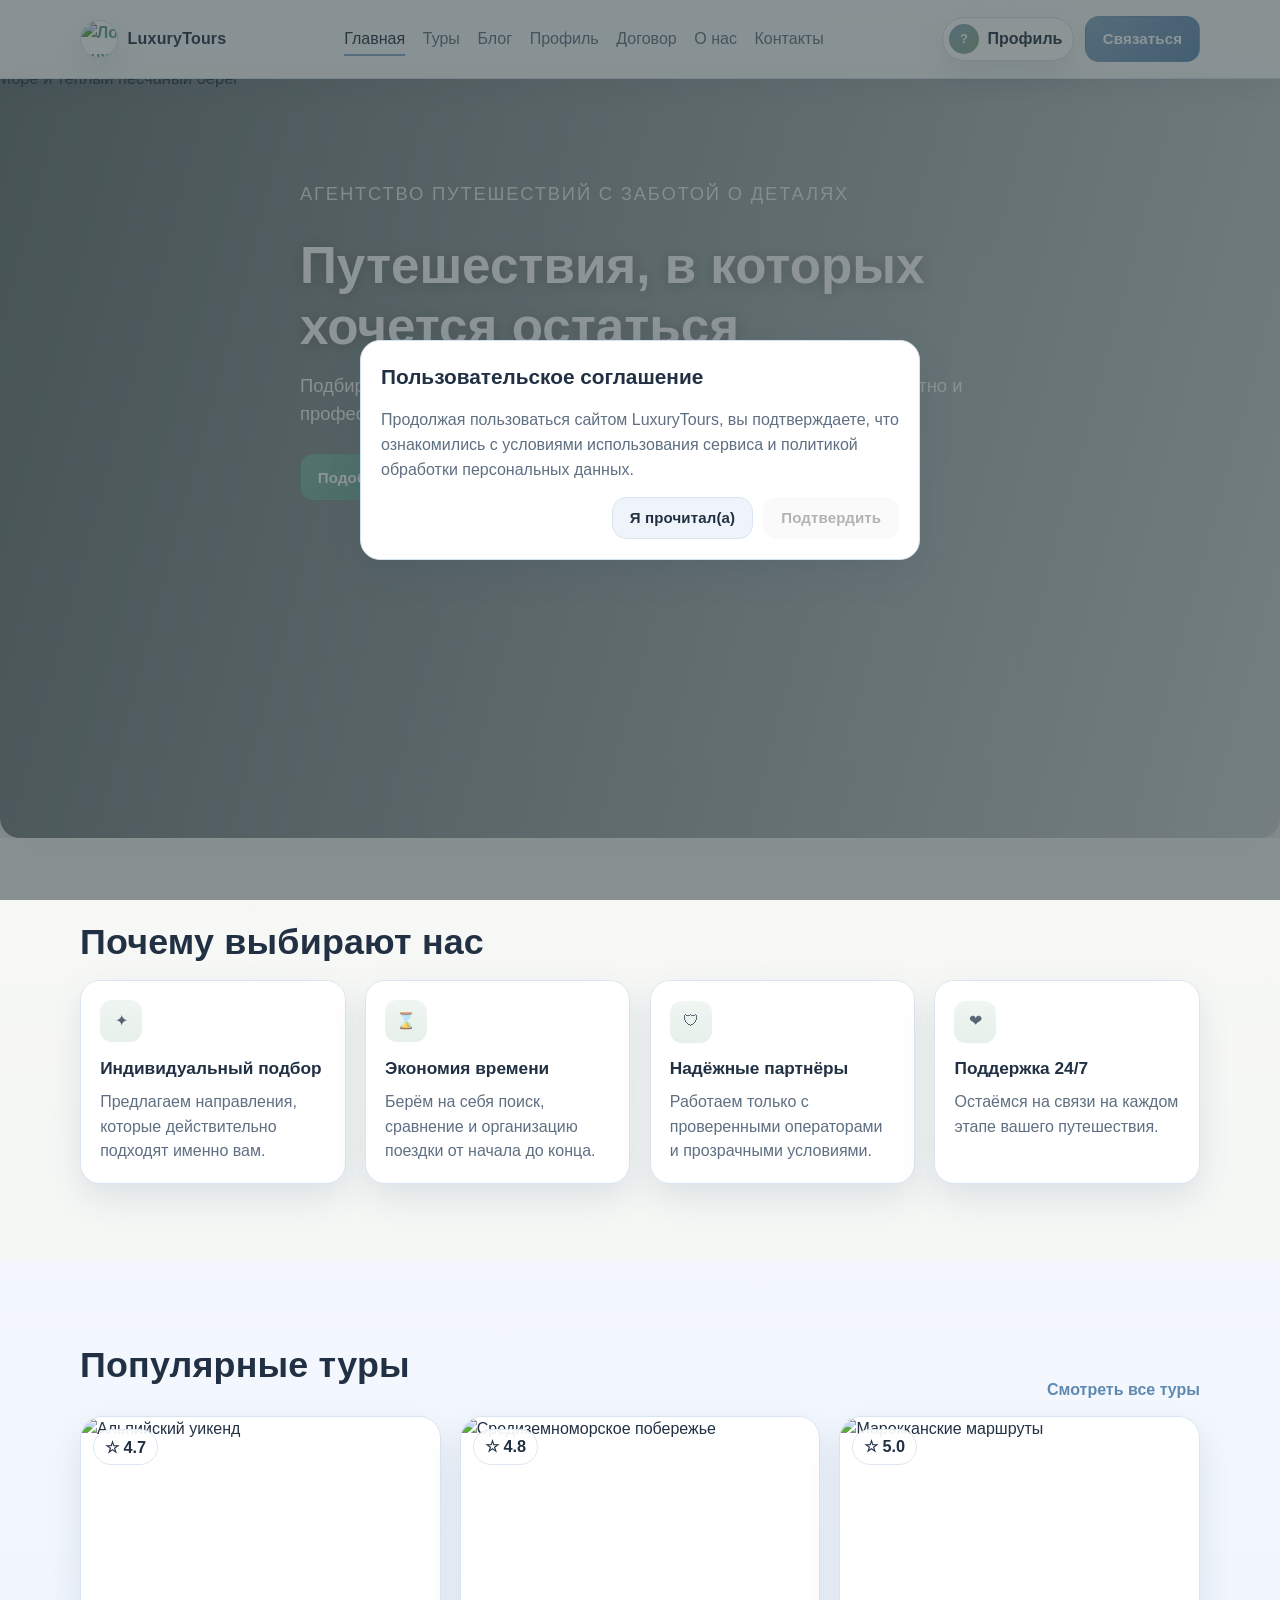
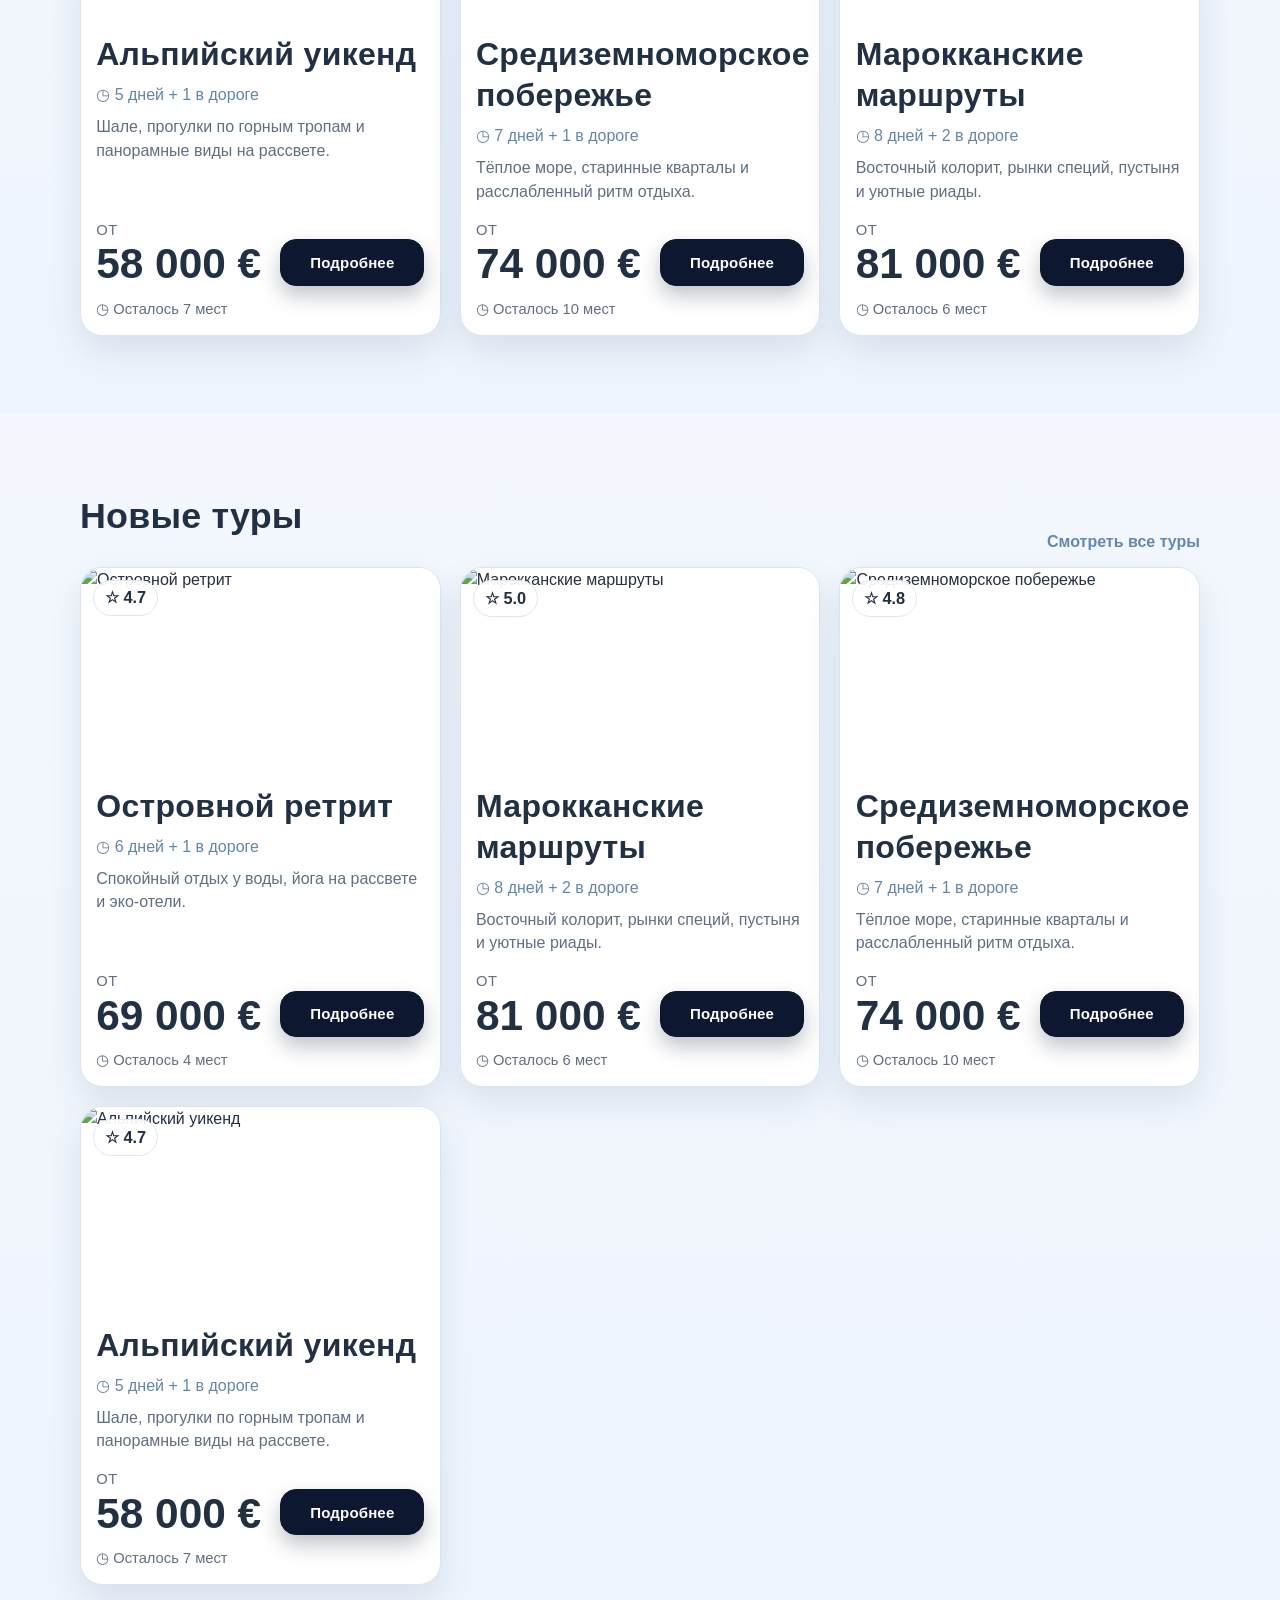
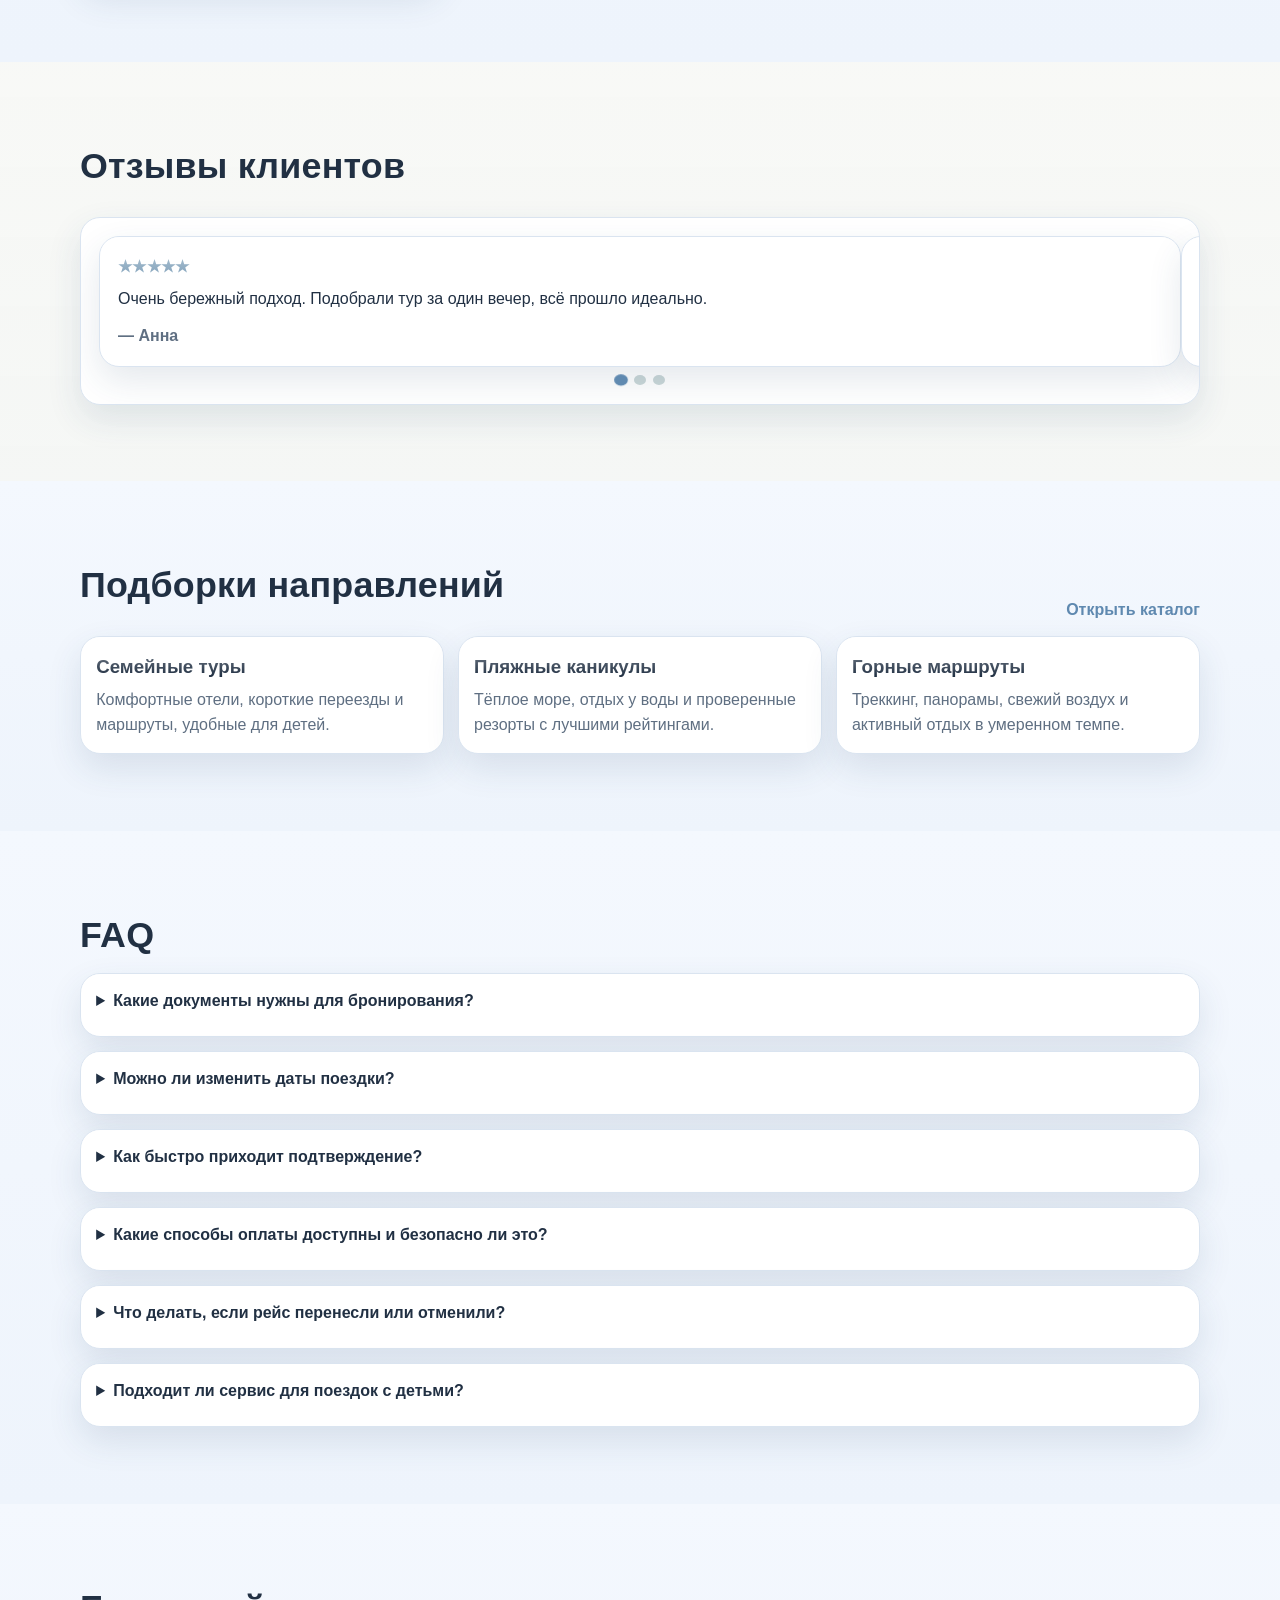
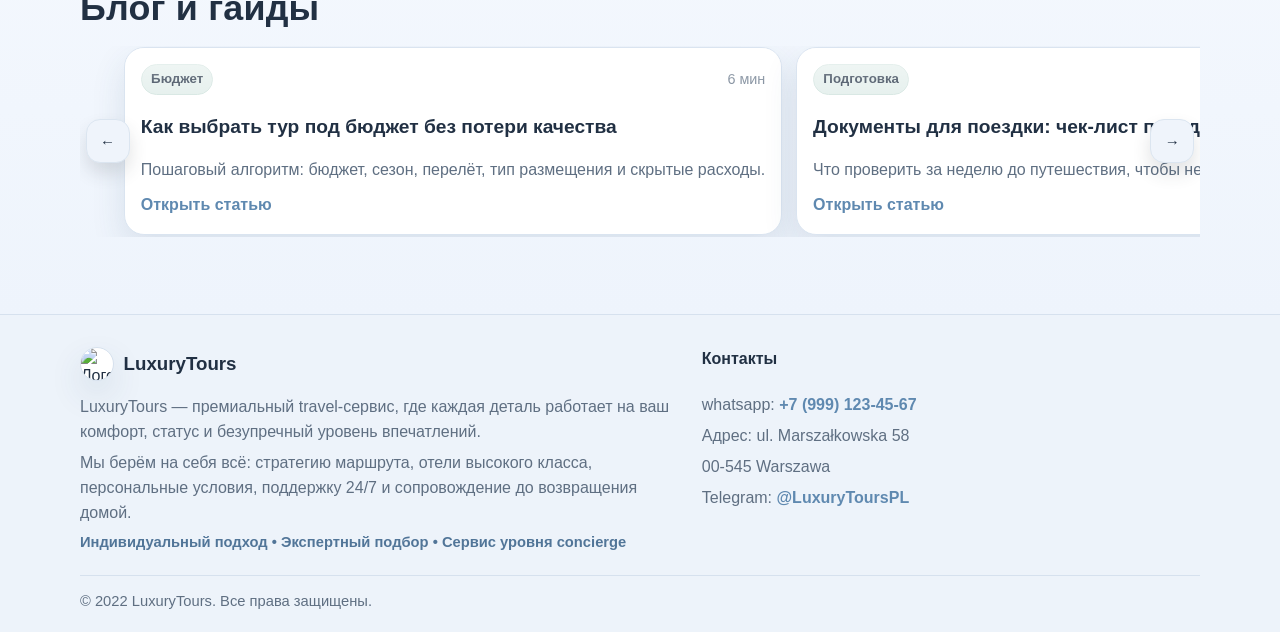
==== commit ce8cd67a: "Add files via upload" ====
--- a/index.html
+++ b/index.html
@@ -62,21 +62,6 @@
         </div>
       </section>
 
-      <section class="section section-muted">
-        <div class="container">
-          <div class="home-icon-preview card">
-            <h2 class="section-title">Иконка договора</h2>
-            <img
-              class="home-icon-preview-image"
-              src="agreement-icon.svg"
-              width="256"
-              height="256"
-              alt="Иконка: документ и весы правосудия"
-            />
-          </div>
-        </div>
-      </section>
-
       <section class="section section-photo about-photo" id="about">
         <div class="container">
           <h2 class="section-title">Почему выбирают нас</h2>
@@ -283,7 +268,7 @@
 
     <script src="js/consent-modal.js"></script>
     <script src="js/auth-db.js"></script>
-    <script src="js/auth-ui.js"></script>
+    <script src="js/auth-ui.js?v=20260228"></script>
     <script src="js/tours-data.js"></script>
     <script src="js/presence.js"></script>
     <script src="js/blog-data.js"></script>
--- a/styles.css
+++ b/styles.css
@@ -1664,6 +1664,7 @@
 .home-blog-slider {
   position: relative;
   overflow: hidden;
+  max-width: 100%;
 }
 
 .home-blog-viewport {
@@ -1671,6 +1672,7 @@
   scroll-snap-type: x mandatory;
   scrollbar-width: none;
   -ms-overflow-style: none;
+  max-width: 100%;
 }
 
 .home-blog-viewport::-webkit-scrollbar {
@@ -2837,41 +2839,98 @@
 
 @media (max-width: 760px) {
   :root {
-    --header-height: 86px;
+    --header-height: 82px;
+  }
+
+  .site-header {
+    position: sticky;
   }
 
   .header-inner {
     min-height: auto;
-    padding: 0.8rem 0;
-    flex-wrap: wrap;
+    display: grid;
+    grid-template-columns: 1fr auto;
+    grid-template-areas:
+      "logo actions"
+      "nav nav";
+    padding: 0.55rem 0 0.4rem;
+    row-gap: 0.35rem;
+    align-items: center;
+    column-gap: 0.55rem;
+  }
+
+  .logo {
+    grid-area: logo;
+    justify-self: start;
+  }
+
+  .logo.is-menu-trigger {
+    cursor: pointer;
+  }
+
+  .logo.is-menu-trigger .logo-text::after {
+    content: "  ☰";
+    color: var(--muted);
+    font-size: 0.95em;
   }
 
   .header-actions {
-    margin-left: auto;
+    grid-area: actions;
+    margin-left: 0;
+    width: auto;
+    max-width: 100%;
+    justify-content: flex-end;
+    flex: 0 1 auto;
+    gap: 0.4rem;
+    flex-wrap: nowrap;
+  }
+
+  .site-header .header-actions > .btn,
+  .site-header .header-actions .btn-primary {
+    display: none !important;
+  }
+
+  .main-nav {
+    grid-area: nav;
     width: 100%;
-    justify-content: flex-end;
-  }
-
-  .main-nav {
-    order: 3;
-    width: 100%;
+    display: none;
+    flex-direction: column;
+    align-items: stretch;
     justify-content: flex-start;
     font-size: 0.95rem;
-    gap: 0.7rem;
-    overflow-x: auto;
-    padding-bottom: 0.15rem;
-    scrollbar-width: thin;
+    gap: 0.2rem;
+    overflow: visible;
+    flex-wrap: nowrap;
+    -webkit-overflow-scrolling: auto;
+    scrollbar-width: auto;
+    padding-top: 0.45rem;
+    padding-bottom: 0.25rem;
+    border-top: 1px solid color-mix(in srgb, var(--border) 88%, white);
+  }
+
+  .site-header.is-menu-open .main-nav {
+    display: flex;
+  }
+
+  .main-nav a {
+    white-space: normal;
+    flex: 1 1 auto;
+    padding: 0.42rem 0.1rem;
   }
 
   .profile-trigger,
   .profile-trigger-link {
-    min-height: 40px;
+    min-height: 38px;
     padding: 0.3rem 0.55rem 0.3rem 0.38rem;
-    font-size: 0.92rem;
+    font-size: 0.89rem;
   }
 
   .hero {
-    margin-top: 126px;
+    margin-top: 0;
+  }
+
+  .page-main {
+    padding-top: 1rem;
   }
 
   .adv-card,
@@ -2974,7 +3033,7 @@
 
 @media (max-width: 620px) {
   :root {
-    --header-height: 92px;
+    --header-height: 86px;
   }
 
   .logo-text {
@@ -2982,20 +3041,49 @@
   }
 
   .header-actions {
-    gap: 0.5rem;
+    gap: 0.45rem;
   }
 
   .header-actions .btn {
-    width: 100%;
+    width: auto;
+    min-height: 38px;
+    padding: 0.5rem 0.75rem;
+  }
+
+  .main-nav {
+    font-size: 0.9rem;
+    gap: 0.4rem 0.6rem;
   }
 
   .hero {
     min-height: 72vh;
-    margin-top: 134px;
+    margin-top: 0;
   }
 
   .hero-content {
-    padding: 4.2rem 0 3rem;
+    padding: 3.8rem 0 2.8rem;
+  }
+
+  .tour-title {
+    font-size: 1.15rem;
+  }
+
+  .tour-price-value {
+    font-size: 1.8rem;
+  }
+
+  .home-blog-track {
+    padding-inline: 0.4rem;
+    gap: 0.55rem;
+  }
+
+  .home-blog-slide {
+    width: calc(100vw - 2.2rem);
+    max-width: 340px;
+  }
+
+  .home-blog-side-btn {
+    display: none;
   }
 
   .tour-content,
@@ -3072,7 +3160,7 @@
   }
 
   .main-nav {
-    font-size: 0.9rem;
+    font-size: 0.84rem;
   }
 
   .profile-trigger,
@@ -3092,6 +3180,22 @@
 
   .section-title {
     font-size: 1.4rem;
+  }
+
+  .tour-title {
+    font-size: 1.05rem;
+  }
+
+  .tour-price-value {
+    font-size: 1.6rem;
+  }
+
+  .home-blog-track {
+    padding-inline: 0.3rem;
+  }
+
+  .home-blog-slide {
+    width: calc(100vw - 1.8rem);
   }
 
   .tour-card-footer {
